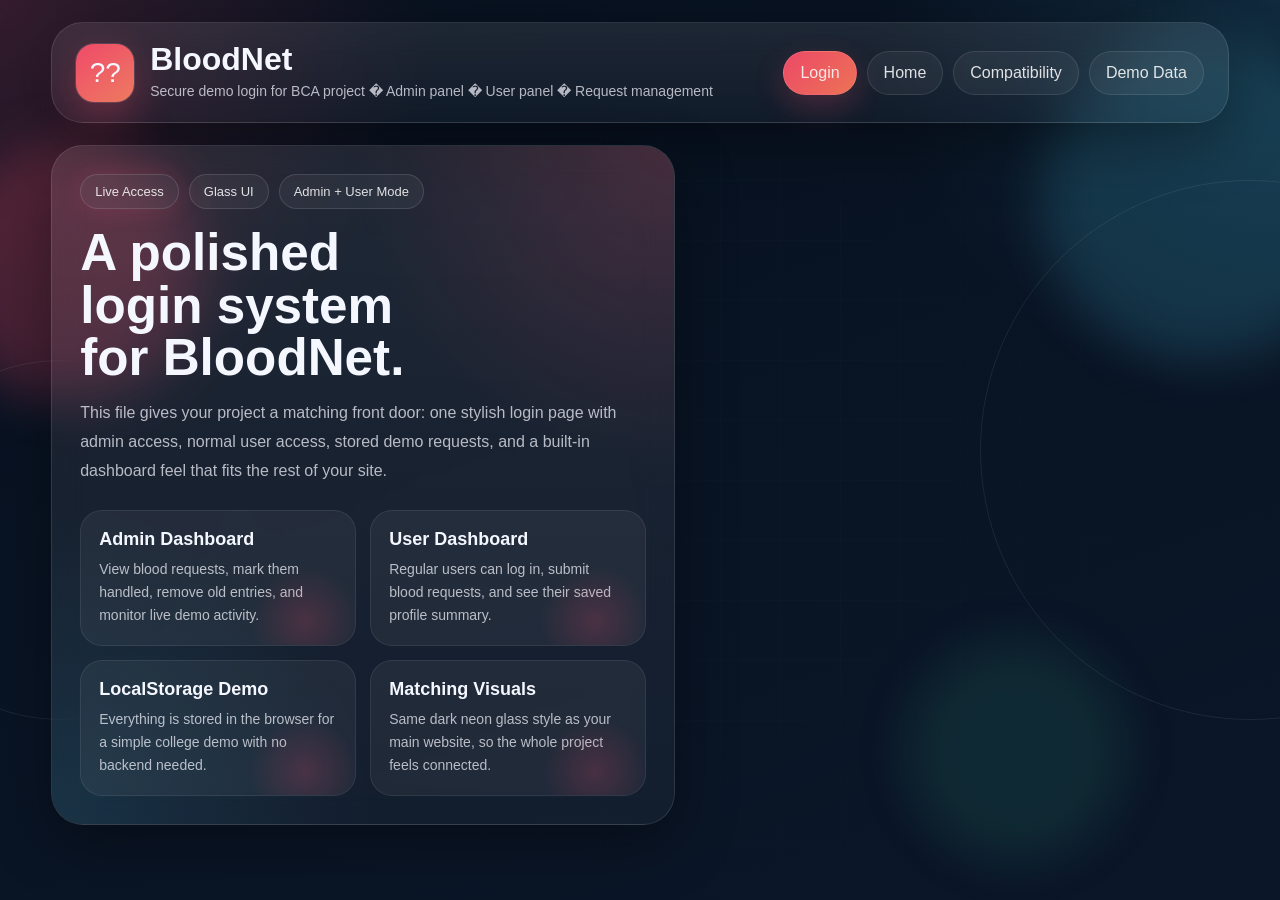
==== login.html @ 8bc3eaae "Add files via upload" ====
<!DOCTYPE html><html lang="en">
<head>
  <meta charset="UTF-8" />
  <meta name="viewport" content="width=device-width, initial-scale=1.0" />
  <title>BloodNet | Login</title>
  <style>
    :root{
      --bg:#07111f;
      --bg2:#0b1628;
      --glass:rgba(255,255,255,0.07);
      --glass2:rgba(255,255,255,0.04);
      --line:rgba(255,255,255,0.11);
      --text:#f5f7ff;
      --muted:rgba(245,247,255,0.72);
      --red:#ff4d6d;
      --red2:#ff7a59;
      --cyan:#4dd7ff;
      --green:#40e0a4;
      --gold:#ffcc66;
      --shadow:0 18px 60px rgba(0,0,0,0.35);
    }*{ box-sizing:border-box; margin:0; padding:0; }
html{ scroll-behavior:smooth; }
body{
  min-height:100vh;
  font-family: Arial, Helvetica, sans-serif;
  color:var(--text);
  background:
    radial-gradient(circle at top left, rgba(255,77,109,0.18), transparent 28%),
    radial-gradient(circle at top right, rgba(77,215,255,0.12), transparent 26%),
    linear-gradient(160deg, var(--bg), var(--bg2));
  overflow-x:hidden;
}

a{ color:inherit; text-decoration:none; }
button, input, select, textarea{ font:inherit; }

.bg-grid{
  position:fixed;
  inset:0;
  background-image:
    linear-gradient(rgba(255,255,255,0.04) 1px, transparent 1px),
    linear-gradient(90deg, rgba(255,255,255,0.04) 1px, transparent 1px);
  background-size:60px 60px;
  mask-image: radial-gradient(circle at center, black 30%, transparent 100%);
  pointer-events:none;
  opacity:0.35;
  z-index:0;
}

.bg-orb{
  position:fixed;
  border-radius:50%;
  filter:blur(25px);
  pointer-events:none;
  z-index:0;
  animation: float 10s ease-in-out infinite;
}

.orb-1{ width:260px;height:260px;left:-60px;top:140px;background:rgba(255,77,109,0.22); }
.orb-2{ width:320px;height:320px;right:-80px;top:40px;background:rgba(77,215,255,0.14); animation-delay:-3s; }
.orb-3{ width:220px;height:220px;right:12%;bottom:40px;background:rgba(64,224,164,0.10); animation-delay:-6s; }

.ripple{
  position:fixed;
  border:1px solid rgba(255,255,255,0.08);
  border-radius:50%;
  pointer-events:none;
  z-index:0;
  animation: pulseRing 7s linear infinite;
}

.ripple-1{ width:360px;height:360px;left:-120px;bottom:20%; }
.ripple-2{ width:540px;height:540px;right:-240px;top:20%; animation-delay:-3.5s; }

.stars{ position:fixed; inset:0; pointer-events:none; z-index:0; }
.star{
  position:absolute;
  width:2px;
  height:2px;
  border-radius:50%;
  background:rgba(255,255,255,0.8);
  animation: twinkle 3s infinite ease-in-out;
}

.shell{
  position:relative;
  z-index:1;
  width:min(1400px, 92vw);
  margin:0 auto;
  padding:22px 0 50px;
}

.topbar{
  display:flex;
  align-items:center;
  justify-content:space-between;
  gap:20px;
  margin-bottom:22px;
  padding:20px 24px;
  border-radius:32px;
  border:1px solid var(--line);
  background:linear-gradient(180deg, rgba(255,255,255,0.09), rgba(255,255,255,0.04));
  box-shadow:var(--shadow);
  backdrop-filter: blur(18px);
}

.brand{
  display:flex;
  align-items:center;
  gap:16px;
  min-width:0;
}

.brand-icon{
  width:58px;
  height:58px;
  display:grid;
  place-items:center;
  border-radius:18px;
  font-size:28px;
  background: linear-gradient(145deg, rgba(255,77,109,0.92), rgba(255,131,101,0.92));
  box-shadow:0 0 0 1px rgba(255,255,255,0.12), 0 14px 40px rgba(255,77,109,0.32);
  animation: glowPulse 3.2s ease-in-out infinite;
  flex:0 0 auto;
}

.brand h1{
  font-size:clamp(22px, 2.5vw, 34px);
  line-height:1;
}

.brand p{
  margin-top:6px;
  color:var(--muted);
  font-size:14px;
  line-height:1.5;
}

.nav-actions{
  display:flex;
  flex-wrap:wrap;
  gap:10px;
  justify-content:flex-end;
}

.mini-btn{
  display:inline-flex;
  align-items:center;
  justify-content:center;
  gap:8px;
  padding:12px 16px;
  border-radius:999px;
  border:1px solid rgba(255,255,255,0.10);
  background:rgba(255,255,255,0.05);
  color:rgba(255,255,255,0.86);
  cursor:pointer;
  transition:0.25s ease;
  user-select:none;
}

.mini-btn:hover{ transform:translateY(-2px); background:rgba(255,255,255,0.11); }
.mini-btn.active{ background:linear-gradient(135deg, rgba(255,77,109,0.92), rgba(255,122,89,0.92)); box-shadow:0 12px 30px rgba(255,77,109,0.22); }

.hero{
  display:grid;
  grid-template-columns: 1.08fr 0.92fr;
  gap:22px;
  align-items:stretch;
}

.glass{
  border-radius:32px;
  border:1px solid var(--line);
  background:linear-gradient(180deg, rgba(255,255,255,0.09), rgba(255,255,255,0.04));
  box-shadow:var(--shadow);
  backdrop-filter: blur(18px);
  overflow:hidden;
}

.panel{
  position:relative;
  padding:28px;
}

.panel::before{
  content:"";
  position:absolute;
  inset:-2px;
  background:
    radial-gradient(circle at top right, rgba(255,77,109,0.18), transparent 35%),
    radial-gradient(circle at bottom left, rgba(77,215,255,0.12), transparent 35%);
  pointer-events:none;
}

.panel > *{ position:relative; z-index:1; }

.badge-row{ display:flex; flex-wrap:wrap; gap:10px; margin-bottom:18px; }
.badge{
  display:inline-flex;
  align-items:center;
  gap:8px;
  padding:9px 14px;
  border-radius:999px;
  border:1px solid rgba(255,255,255,0.12);
  font-size:13px;
  color:rgba(255,255,255,0.86);
  background:rgba(255,255,255,0.05);
}

.glow{ box-shadow:0 0 24px rgba(255,77,109,0.18); }

.headline{
  font-size:clamp(30px, 4vw, 58px);
  line-height:1.03;
  max-width:12ch;
  margin-bottom:14px;
}

.subtext{
  max-width:62ch;
  color:var(--muted);
  font-size:16px;
  line-height:1.8;
  margin-bottom:22px;
}

.feature-grid{
  display:grid;
  grid-template-columns:repeat(2, 1fr);
  gap:14px;
  margin-top:24px;
}

.feature-card{
  border-radius:22px;
  border:1px solid rgba(255,255,255,0.08);
  background:rgba(255,255,255,0.05);
  padding:18px;
  position:relative;
  overflow:hidden;
  min-height:120px;
}

.feature-card::after{
  content:"";
  position:absolute;
  inset:auto -10px -36px auto;
  width:120px;
  height:120px;
  border-radius:50%;
  background:radial-gradient(circle, rgba(255,77,109,0.18), transparent 65%);
}

.feature-card h3{ font-size:18px; margin-bottom:8px; }
.feature-card p{ color:var(--muted); line-height:1.65; font-size:14px; }

.stats-grid{
  display:grid;
  grid-template-columns:repeat(4, 1fr);
  gap:14px;
  margin-top:22px;
}

.stat-card{
  padding:18px;
  border-radius:22px;
  background:rgba(255,255,255,0.05);
  border:1px solid rgba(255,255,255,0.08);
  position:relative;
  overflow:hidden;
}

.stat-card span{
  display:block;
  font-size:28px;
  font-weight:800;
}

.stat-card p{ margin-top:6px; color:var(--muted); font-size:13px; }

.stat-card::after{
  content:"";
  position:absolute;
  inset:auto -10px -35px auto;
  width:110px;
  height:110px;
  border-radius:50%;
  background:radial-gradient(circle, rgba(77,215,255,0.14), transparent 70%);
}

.login-card{
  padding:24px;
}

.login-head{
  display:flex;
  align-items:flex-start;
  justify-content:space-between;
  gap:12px;
  margin-bottom:18px;
}

.login-head h2{ font-size:24px; }
.login-head p{ margin-top:6px; color:var(--muted); font-size:14px; line-height:1.6; }

.live-pill{
  padding:10px 14px;
  border-radius:999px;
  background:rgba(255,77,109,0.18);
  border:1px solid rgba(255,77,109,0.25);
  font-size:12px;
  letter-spacing:0.18em;
  color:#ffd7de;
  white-space:nowrap;
}

.tabs{
  display:grid;
  grid-template-columns:repeat(2, 1fr);
  gap:10px;
  margin-bottom:18px;
}

.tab-btn{
  padding:14px 16px;
  border-radius:18px;
  border:1px solid rgba(255,255,255,0.10);
  background:rgba(255,255,255,0.05);
  color:rgba(255,255,255,0.84);
  cursor:pointer;
  transition:0.25s ease;
  font-weight:700;
}

.tab-btn:hover{ background:rgba(255,255,255,0.10); }
.tab-btn.active{ background:linear-gradient(135deg, rgba(255,77,109,0.92), rgba(255,122,89,0.92)); box-shadow:0 12px 30px rgba(255,77,109,0.22); }

.form-stack{ display:grid; gap:12px; }

.field-row{
  display:grid;
  grid-template-columns:1fr 1fr;
  gap:12px;
}

.field{ position:relative; }

.field label{
  display:block;
  margin-bottom:8px;
  font-size:13px;
  color:rgba(255,255,255,0.68);
}

input, select, textarea{
  width:100%;
  padding:14px 16px;
  border-radius:16px;
  border:1px solid rgba(255,255,255,0.12);
  background:rgba(8,14,24,0.6);
  color:var(--text);
  outline:none;
  transition:0.25s ease;
}

input::placeholder, textarea::placeholder{ color:rgba(245,247,255,0.42); }
input:focus, select:focus, textarea:focus{
  border-color:rgba(255,77,109,0.55);
  box-shadow:0 0 0 4px rgba(255,77,109,0.08);
}

.password-wrap{ position:relative; }
.toggle-pass{
  position:absolute;
  right:10px;
  top:50%;
  transform:translateY(-50%);
  border:none;
  background:transparent;
  color:rgba(255,255,255,0.7);
  cursor:pointer;
  padding:8px;
  border-radius:10px;
}

.help-row{
  display:flex;
  flex-wrap:wrap;
  gap:10px;
  justify-content:space-between;
  align-items:center;
  margin-top:4px;
}

.hint{
  font-size:13px;
  color:var(--muted);
  line-height:1.5;
}

.action-btn{
  width:100%;
  display:inline-flex;
  align-items:center;
  justify-content:center;
  gap:8px;
  padding:14px 18px;
  border:none;
  border-radius:16px;
  cursor:pointer;
  font-weight:800;
  letter-spacing:0.2px;
  transition:0.25s ease;
  color:white;
}

.action-btn:hover{ transform:translateY(-2px); }
.action-btn.primary{ background:linear-gradient(135deg, var(--red), #ff7a59); box-shadow:0 12px 28px rgba(255,77,109,0.25); }
.action-btn.secondary{ background:linear-gradient(135deg, rgba(77,215,255,0.25), rgba(64,224,164,0.22)); border:1px solid rgba(255,255,255,0.12); }
.action-btn.ghost{ background:rgba(255,255,255,0.08); border:1px solid rgba(255,255,255,0.10); }

.divider{
  display:flex;
  align-items:center;
  gap:12px;
  margin:18px 0;
  color:rgba(255,255,255,0.45);
  font-size:12px;
  text-transform:uppercase;
  letter-spacing:0.2em;
}

.divider::before,
.divider::after{
  content:"";
  height:1px;
  flex:1;
  background:rgba(255,255,255,0.10);
}

.status-box{
  margin-top:16px;
  padding:14px 16px;
  border-radius:18px;
  background:rgba(255,255,255,0.05);
  border:1px solid rgba(255,255,255,0.08);
  color:var(--muted);
  line-height:1.6;
  min-height:58px;
}

.dashboard-wrap{
  margin-top:22px;
  display:grid;
  grid-template-columns:1.02fr 0.98fr;
  gap:22px;
}

.section{
  padding:24px;
  border-radius:32px;
  border:1px solid var(--line);
  background:linear-gradient(180deg, rgba(255,255,255,0.09), rgba(255,255,255,0.04));
  box-shadow:var(--shadow);
  backdrop-filter: blur(18px);
}

.section-head{
  display:flex;
  align-items:flex-start;
  justify-content:space-between;
  gap:16px;
  margin-bottom:18px;
}

.section-head h3{ font-size:24px; }
.section-head p{ margin-top:6px; color:var(--muted); font-size:14px; line-height:1.6; }

.pill-row{ display:flex; flex-wrap:wrap; gap:10px; margin-bottom:16px; }
.pill{
  display:inline-flex;
  align-items:center;
  gap:8px;
  padding:9px 14px;
  border-radius:999px;
  background:rgba(255,255,255,0.05);
  border:1px solid rgba(255,255,255,0.08);
  color:rgba(255,255,255,0.82);
  font-size:13px;
}

.panel-box{
  border-radius:22px;
  border:1px solid rgba(255,255,255,0.08);
  background:rgba(6,10,18,0.55);
  padding:18px;
  margin-bottom:14px;
  position:relative;
  overflow:hidden;
}

.panel-box::before{
  content:"";
  position:absolute;
  inset:0;
  background:radial-gradient(circle at top right, rgba(255,77,109,0.12), transparent 30%);
  pointer-events:none;
}

.panel-box > *{ position:relative; z-index:1; }

.panel-box h4{ font-size:18px; margin-bottom:8px; }
.panel-box p{ color:var(--muted); line-height:1.65; font-size:14px; }

.admin-tools,
.user-tools{
  display:grid;
  gap:12px;
  margin-top:14px;
}

.tool-grid{
  display:grid;
  grid-template-columns:repeat(2, 1fr);
  gap:12px;
}

.tool{
  padding:16px;
  border-radius:20px;
  border:1px solid rgba(255,255,255,0.08);
  background:rgba(255,255,255,0.05);
  display:flex;
  gap:12px;
  align-items:flex-start;
  min-height:104px;
}

.tool .ico{
  width:42px;
  height:42px;
  border-radius:14px;
  display:grid;
  place-items:center;
  background:linear-gradient(135deg, rgba(255,77,109,0.92), rgba(255,122,89,0.92));
  flex:0 0 auto;
  font-size:18px;
  box-shadow:0 10px 20px rgba(255,77,109,0.18);
}

.tool h5{ font-size:15px; margin-bottom:6px; }
.tool p{ color:var(--muted); line-height:1.55; font-size:13px; }

.table-wrap{ overflow:auto; border-radius:20px; border:1px solid rgba(255,255,255,0.08); }
table{ width:100%; border-collapse:collapse; min-width:860px; background:rgba(6,10,18,0.55); }
thead th{
  text-align:left;
  padding:14px 16px;
  font-size:13px;
  color:rgba(255,255,255,0.76);
  background:rgba(255,255,255,0.04);
  border-bottom:1px solid rgba(255,255,255,0.08);
}
tbody td{
  padding:14px 16px;
  font-size:14px;
  color:rgba(255,255,255,0.82);
  border-bottom:1px solid rgba(255,255,255,0.06);
  vertical-align:top;
}
tbody tr:hover{ background:rgba(255,255,255,0.04); }

.row-actions{
  display:flex;
  flex-wrap:wrap;
  gap:8px;
}

.small-action{
  padding:8px 12px;
  border-radius:999px;
  border:none;
  cursor:pointer;
  color:white;
  font-size:12px;
  font-weight:700;
}
.small-action.ok{ background:linear-gradient(135deg, #40e0a4, #2ed6c8); }
.small-action.warn{ background:linear-gradient(135deg, #ffcc66, #ff9f43); color:#1a1200; }
.small-action.danger{ background:linear-gradient(135deg, #ff4d6d, #ff7a59); }

.hidden{ display:none !important; }

.login-pair{ margin-top:16px; }
.login-pair h4{ margin-bottom:10px; font-size:18px; }
.login-pair ul{
  padding-left:18px;
  color:var(--muted);
  line-height:1.8;
  font-size:14px;
}

.footer-note{
  margin-top:18px;
  color:rgba(245,247,255,0.52);
  text-align:center;
  font-size:13px;
  line-height:1.7;
}

.toast{
  position:fixed;
  right:20px;
  bottom:20px;
  z-index:50;
  padding:14px 18px;
  border-radius:16px;
  background:rgba(5,10,18,0.94);
  border:1px solid rgba(255,255,255,0.12);
  box-shadow:var(--shadow);
  transform:translateY(120px);
  opacity:0;
  transition:0.35s ease;
  color:white;
  max-width:min(92vw, 360px);
}

.toast.show{ opacity:1; transform:translateY(0); }

.modal-backdrop{
  position:fixed;
  inset:0;
  background:rgba(0,0,0,0.62);
  display:none;
  align-items:center;
  justify-content:center;
  padding:18px;
  z-index:60;
}

.modal-backdrop.show{ display:flex; }

.modal{
  width:min(620px, 100%);
  border-radius:30px;
  border:1px solid rgba(255,255,255,0.12);
  background:linear-gradient(180deg, rgba(255,255,255,0.10), rgba(255,255,255,0.05));
  backdrop-filter: blur(18px);
  box-shadow:var(--shadow);
  padding:22px;
}

.modal-head{ display:flex; align-items:flex-start; justify-content:space-between; gap:12px; margin-bottom:14px; }
.modal-head h3{ font-size:22px; }
.modal-head p{ margin-top:6px; color:var(--muted); line-height:1.6; font-size:14px; }
.close-x{
  border:none;
  background:rgba(255,255,255,0.08);
  color:white;
  width:40px;
  height:40px;
  border-radius:14px;
  cursor:pointer;
}

.compat-list{
  margin-top:16px;
  display:grid;
  gap:12px;
}

.compat-item{
  border-radius:18px;
  background:rgba(255,255,255,0.05);
  border:1px solid rgba(255,255,255,0.08);
  padding:14px 16px;
}

.compat-item strong{ display:block; margin-bottom:5px; }
.compat-item span{ color:var(--muted); font-size:14px; line-height:1.6; }

.user-welcome{
  display:flex;
  gap:14px;
  align-items:center;
  margin-bottom:18px;
  padding:16px;
  border-radius:22px;
  border:1px solid rgba(255,255,255,0.08);
  background:rgba(255,255,255,0.05);
}

.avatar{
  width:56px;
  height:56px;
  border-radius:18px;
  display:grid;
  place-items:center;
  background:linear-gradient(135deg, rgba(77,215,255,0.35), rgba(64,224,164,0.22));
  border:1px solid rgba(255,255,255,0.10);
  font-size:22px;
  flex:0 0 auto;
}

.avatar.admin{
  background:linear-gradient(135deg, rgba(255,77,109,0.45), rgba(255,122,89,0.24));
}

.user-welcome h4{ font-size:18px; margin-bottom:4px; }
.user-welcome p{ color:var(--muted); font-size:14px; line-height:1.6; }

.table-top{
  display:flex;
  align-items:center;
  justify-content:space-between;
  gap:12px;
  flex-wrap:wrap;
  margin-bottom:12px;
}

.search-mini{
  display:flex;
  gap:10px;
  flex-wrap:wrap;
}

.search-mini input{ min-width:220px; }

.note-box{
  margin-top:14px;
  padding:14px 16px;
  border-radius:18px;
  background:rgba(255,255,255,0.05);
  border:1px solid rgba(255,255,255,0.08);
  color:var(--muted);
  line-height:1.6;
  font-size:14px;
}

@keyframes pulse{
  0%{ box-shadow:0 0 0 0 rgba(255,77,109,0.6); }
  70%{ box-shadow:0 0 0 12px rgba(255,77,109,0); }
  100%{ box-shadow:0 0 0 0 rgba(255,77,109,0); }
}
@keyframes glowPulse{
  0%,100%{ box-shadow:0 0 0 1px rgba(255,255,255,0.12), 0 14px 40px rgba(255,77,109,0.28); }
  50%{ box-shadow:0 0 0 1px rgba(255,255,255,0.18), 0 18px 60px rgba(255,77,109,0.42); }
}
@keyframes float{
  0%,100%{ transform:translateY(0) translateX(0); }
  50%{ transform:translateY(-18px) translateX(10px); }
}
@keyframes pulseRing{
  0%{ transform:scale(0.95); opacity:0.4; }
  50%{ opacity:0.14; }
  100%{ transform:scale(1.08); opacity:0.4; }
}
@keyframes twinkle{
  0%,100%{ opacity:0.25; transform:scale(1); }
  50%{ opacity:1; transform:scale(1.8); }
}

@media (max-width: 1160px){
  .hero,
  .dashboard-wrap{
    grid-template-columns:1fr;
  }
  .stats-grid{ grid-template-columns:repeat(2, 1fr); }
}

@media (max-width: 760px){
  .shell{ width:min(100%, 94vw); padding-top:14px; }
  .topbar{ padding:18px; flex-direction:column; align-items:flex-start; }
  .nav-actions{ justify-content:flex-start; }
  .panel, .login-card, .section{ padding:18px; border-radius:24px; }
  .feature-grid,
  .tool-grid,
  .field-row,
  .stats-grid{ grid-template-columns:1fr; }
  .headline{ max-width:none; }
  .login-head{ flex-direction:column; }
  .tabs{ grid-template-columns:1fr; }
  .search-mini input{ min-width:100%; }
}

  </style>
</head>
<body>
  <div class="bg-grid"></div>
  <div class="bg-orb orb-1"></div>
  <div class="bg-orb orb-2"></div>
  <div class="bg-orb orb-3"></div>
  <div class="stars" id="stars"></div>
  <div class="ripple ripple-1"></div>
  <div class="ripple ripple-2"></div>  <div class="shell">
    <header class="topbar">
      <div class="brand">
        <div class="brand-icon">??</div>
        <div>
          <h1>BloodNet</h1>
          <p>Secure demo login for BCA project � Admin panel � User panel � Request management</p>
        </div>
      </div>
      <div class="nav-actions">
        <button class="mini-btn active" id="navLogin">Login</button>
        <a class="mini-btn" href="index.html">Home</a>
        <button class="mini-btn" id="navCompat">Compatibility</button>
        <button class="mini-btn" id="navSeed">Demo Data</button>
      </div>
    </header><section class="hero">
  <div class="glass panel">
    <div class="badge-row">
      <span class="badge glow">Live Access</span>
      <span class="badge">Glass UI</span>
      <span class="badge">Admin + User Mode</span>
    </div>

    <h2 class="headline">A polished login system for BloodNet.</h2>
    <p class="subtext">
      This file gives your project a matching front door: one stylish login page with admin access,
      normal user access, stored demo requests, and a built-in dashboard feel that fits the rest of your site.
    </p>

    <div class="feature-grid">
      <div class="feature-card">
        <h3>Admin Dashboard</h3>
        <p>View blood requests, mark them handled, remove old entries, and monitor live demo activity.</p>
      </div>
      <div class="feature-card">
        <h3>User Dashboard</h3>
        <p>Regular users can log in, submit blood requests, and see their saved profile summary.</p>
      </div>
      <div class="feature-card">
        <h3>LocalStorage Demo</h3>
        <p>Everything is stored in the browser for a simple college demo with no backend needed.</p>
      </div>
      <div class="feature-card">
        <h3>Matching Visuals</h3>
        <p>Same dark neon glass style as your main website, so the whole project feels connected.</p>
      </div>
    </div>
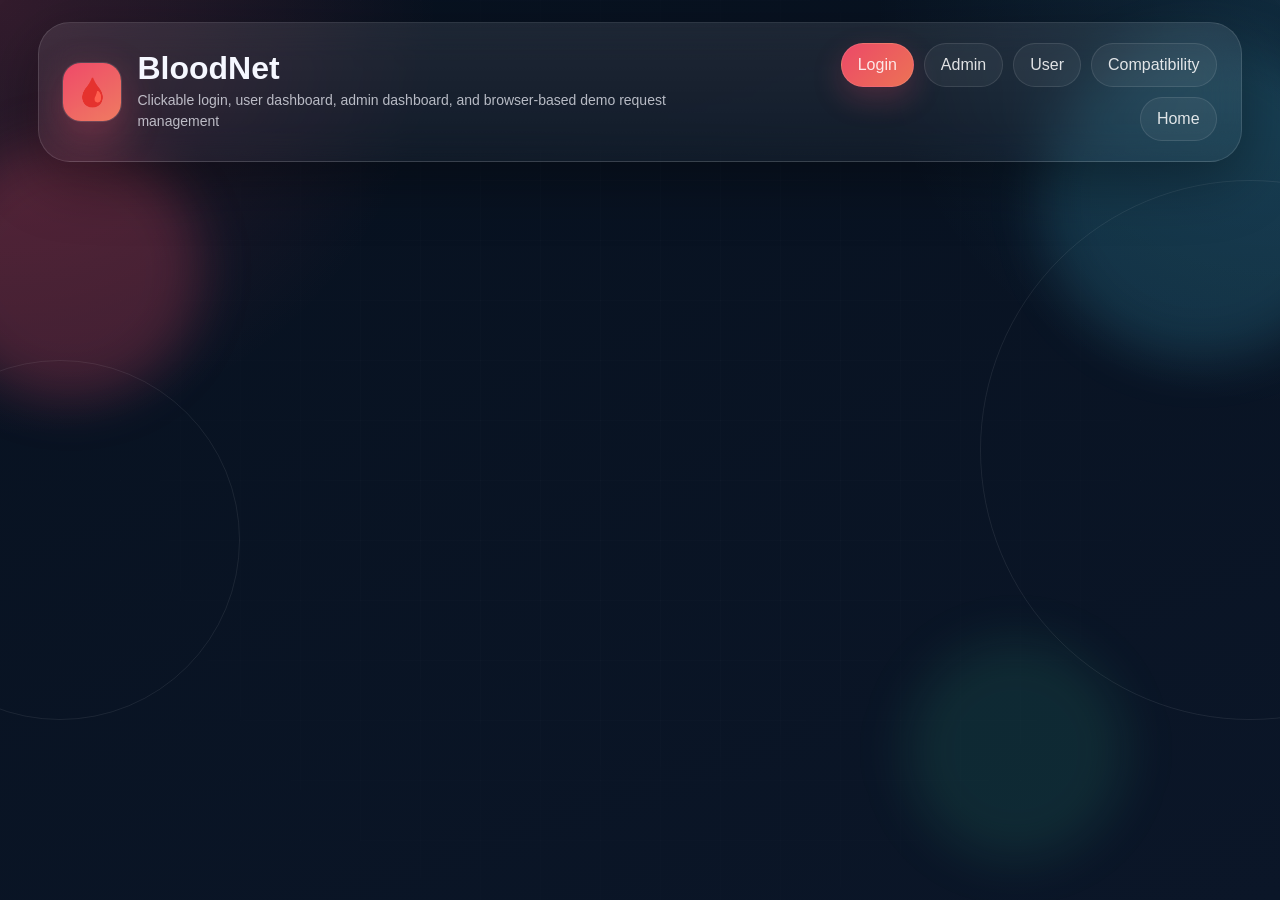
==== commit a9a8234e: "Update login.html" ====
--- a/login.html
+++ b/login.html
@@ -2,785 +2,800 @@
 <head>
   <meta charset="UTF-8" />
   <meta name="viewport" content="width=device-width, initial-scale=1.0" />
-  <title>BloodNet | Login</title>
+  <title>BloodNet | Secure Login & Admin Panel</title>
   <style>
-    :root{
-      --bg:#07111f;
-      --bg2:#0b1628;
-      --glass:rgba(255,255,255,0.07);
-      --glass2:rgba(255,255,255,0.04);
-      --line:rgba(255,255,255,0.11);
-      --text:#f5f7ff;
-      --muted:rgba(245,247,255,0.72);
-      --red:#ff4d6d;
-      --red2:#ff7a59;
-      --cyan:#4dd7ff;
-      --green:#40e0a4;
-      --gold:#ffcc66;
-      --shadow:0 18px 60px rgba(0,0,0,0.35);
-    }*{ box-sizing:border-box; margin:0; padding:0; }
-html{ scroll-behavior:smooth; }
-body{
-  min-height:100vh;
+    :root {
+      --bg: #07111f;
+      --bg2: #0b1628;
+      --glass: rgba(255,255,255,0.08);
+      --glass2: rgba(255,255,255,0.045);
+      --line: rgba(255,255,255,0.12);
+      --text: #f5f7ff;
+      --muted: rgba(245,247,255,0.72);
+      --red: #ff4d6d;
+      --red2: #ff7a59;
+      --cyan: #4dd7ff;
+      --green: #40e0a4;
+      --yellow: #ffcc66;
+      --shadow: 0 18px 60px rgba(0,0,0,0.35);
+    }* { box-sizing: border-box; margin: 0; padding: 0; }
+html { scroll-behavior: smooth; }
+body {
+  min-height: 100vh;
   font-family: Arial, Helvetica, sans-serif;
-  color:var(--text);
+  color: var(--text);
   background:
     radial-gradient(circle at top left, rgba(255,77,109,0.18), transparent 28%),
     radial-gradient(circle at top right, rgba(77,215,255,0.12), transparent 26%),
     linear-gradient(160deg, var(--bg), var(--bg2));
-  overflow-x:hidden;
-}
-
-a{ color:inherit; text-decoration:none; }
-button, input, select, textarea{ font:inherit; }
-
-.bg-grid{
-  position:fixed;
-  inset:0;
+  overflow-x: hidden;
+}
+
+a { color: inherit; text-decoration: none; }
+button, input, select, textarea { font: inherit; }
+
+.bg-grid {
+  position: fixed;
+  inset: 0;
   background-image:
     linear-gradient(rgba(255,255,255,0.04) 1px, transparent 1px),
     linear-gradient(90deg, rgba(255,255,255,0.04) 1px, transparent 1px);
-  background-size:60px 60px;
+  background-size: 60px 60px;
   mask-image: radial-gradient(circle at center, black 30%, transparent 100%);
-  pointer-events:none;
-  opacity:0.35;
-  z-index:0;
-}
-
-.bg-orb{
-  position:fixed;
-  border-radius:50%;
-  filter:blur(25px);
-  pointer-events:none;
-  z-index:0;
+  pointer-events: none;
+  opacity: 0.35;
+  z-index: 0;
+}
+
+.bg-orb {
+  position: fixed;
+  border-radius: 50%;
+  filter: blur(25px);
+  pointer-events: none;
+  z-index: 0;
   animation: float 10s ease-in-out infinite;
 }
 
-.orb-1{ width:260px;height:260px;left:-60px;top:140px;background:rgba(255,77,109,0.22); }
-.orb-2{ width:320px;height:320px;right:-80px;top:40px;background:rgba(77,215,255,0.14); animation-delay:-3s; }
-.orb-3{ width:220px;height:220px;right:12%;bottom:40px;background:rgba(64,224,164,0.10); animation-delay:-6s; }
-
-.ripple{
-  position:fixed;
-  border:1px solid rgba(255,255,255,0.08);
-  border-radius:50%;
-  pointer-events:none;
-  z-index:0;
+.orb-1 { width: 260px; height: 260px; left: -60px; top: 140px; background: rgba(255,77,109,0.22); }
+.orb-2 { width: 320px; height: 320px; right: -80px; top: 40px; background: rgba(77,215,255,0.14); animation-delay: -3s; }
+.orb-3 { width: 220px; height: 220px; right: 12%; bottom: 40px; background: rgba(64,224,164,0.10); animation-delay: -6s; }
+
+.ripple {
+  position: fixed;
+  border: 1px solid rgba(255,255,255,0.08);
+  border-radius: 50%;
+  pointer-events: none;
+  z-index: 0;
   animation: pulseRing 7s linear infinite;
 }
 
-.ripple-1{ width:360px;height:360px;left:-120px;bottom:20%; }
-.ripple-2{ width:540px;height:540px;right:-240px;top:20%; animation-delay:-3.5s; }
-
-.stars{ position:fixed; inset:0; pointer-events:none; z-index:0; }
-.star{
-  position:absolute;
-  width:2px;
-  height:2px;
-  border-radius:50%;
-  background:rgba(255,255,255,0.8);
+.ripple-1 { width: 360px; height: 360px; left: -120px; bottom: 20%; }
+.ripple-2 { width: 540px; height: 540px; right: -240px; top: 20%; animation-delay: -3.5s; }
+
+.stars {
+  position: fixed;
+  inset: 0;
+  pointer-events: none;
+  z-index: 0;
+}
+
+.star {
+  position: absolute;
+  width: 2px;
+  height: 2px;
+  border-radius: 50%;
+  background: rgba(255,255,255,0.8);
   animation: twinkle 3s infinite ease-in-out;
 }
 
-.shell{
-  position:relative;
-  z-index:1;
-  width:min(1400px, 92vw);
-  margin:0 auto;
-  padding:22px 0 50px;
-}
-
-.topbar{
-  display:flex;
-  align-items:center;
-  justify-content:space-between;
-  gap:20px;
-  margin-bottom:22px;
-  padding:20px 24px;
-  border-radius:32px;
-  border:1px solid var(--line);
-  background:linear-gradient(180deg, rgba(255,255,255,0.09), rgba(255,255,255,0.04));
-  box-shadow:var(--shadow);
+.shell {
+  position: relative;
+  z-index: 1;
+  width: min(1440px, 94vw);
+  margin: 0 auto;
+  padding: 22px 0 50px;
+}
+
+.topbar {
+  display: flex;
+  align-items: center;
+  justify-content: space-between;
+  gap: 20px;
+  margin-bottom: 22px;
+  padding: 20px 24px;
+  border-radius: 32px;
+  border: 1px solid var(--line);
+  background: linear-gradient(180deg, rgba(255,255,255,0.09), rgba(255,255,255,0.04));
+  box-shadow: var(--shadow);
   backdrop-filter: blur(18px);
 }
 
-.brand{
-  display:flex;
-  align-items:center;
-  gap:16px;
-  min-width:0;
-}
-
-.brand-icon{
-  width:58px;
-  height:58px;
-  display:grid;
-  place-items:center;
-  border-radius:18px;
-  font-size:28px;
+.brand {
+  display: flex;
+  align-items: center;
+  gap: 16px;
+  min-width: 0;
+}
+
+.brand-icon {
+  width: 58px;
+  height: 58px;
+  display: grid;
+  place-items: center;
+  border-radius: 18px;
+  font-size: 28px;
   background: linear-gradient(145deg, rgba(255,77,109,0.92), rgba(255,131,101,0.92));
-  box-shadow:0 0 0 1px rgba(255,255,255,0.12), 0 14px 40px rgba(255,77,109,0.32);
+  box-shadow: 0 0 0 1px rgba(255,255,255,0.12), 0 14px 40px rgba(255,77,109,0.32);
   animation: glowPulse 3.2s ease-in-out infinite;
-  flex:0 0 auto;
-}
-
-.brand h1{
-  font-size:clamp(22px, 2.5vw, 34px);
-  line-height:1;
-}
-
-.brand p{
-  margin-top:6px;
-  color:var(--muted);
-  font-size:14px;
-  line-height:1.5;
-}
-
-.nav-actions{
-  display:flex;
-  flex-wrap:wrap;
-  gap:10px;
-  justify-content:flex-end;
-}
-
-.mini-btn{
-  display:inline-flex;
-  align-items:center;
-  justify-content:center;
-  gap:8px;
-  padding:12px 16px;
-  border-radius:999px;
-  border:1px solid rgba(255,255,255,0.10);
-  background:rgba(255,255,255,0.05);
-  color:rgba(255,255,255,0.86);
-  cursor:pointer;
-  transition:0.25s ease;
-  user-select:none;
-}
-
-.mini-btn:hover{ transform:translateY(-2px); background:rgba(255,255,255,0.11); }
-.mini-btn.active{ background:linear-gradient(135deg, rgba(255,77,109,0.92), rgba(255,122,89,0.92)); box-shadow:0 12px 30px rgba(255,77,109,0.22); }
-
-.hero{
-  display:grid;
-  grid-template-columns: 1.08fr 0.92fr;
-  gap:22px;
-  align-items:stretch;
-}
-
-.glass{
-  border-radius:32px;
-  border:1px solid var(--line);
-  background:linear-gradient(180deg, rgba(255,255,255,0.09), rgba(255,255,255,0.04));
-  box-shadow:var(--shadow);
+  flex: 0 0 auto;
+}
+
+.brand h1 {
+  font-size: clamp(22px, 2.5vw, 34px);
+  line-height: 1;
+}
+
+.brand p {
+  margin-top: 6px;
+  color: var(--muted);
+  font-size: 14px;
+  line-height: 1.5;
+}
+
+.nav-actions {
+  display: flex;
+  flex-wrap: wrap;
+  gap: 10px;
+  justify-content: flex-end;
+}
+
+.mini-btn {
+  display: inline-flex;
+  align-items: center;
+  justify-content: center;
+  gap: 8px;
+  padding: 12px 16px;
+  border-radius: 999px;
+  border: 1px solid rgba(255,255,255,0.10);
+  background: rgba(255,255,255,0.05);
+  color: rgba(255,255,255,0.86);
+  cursor: pointer;
+  transition: 0.25s ease;
+  user-select: none;
+}
+
+.mini-btn:hover { transform: translateY(-2px); background: rgba(255,255,255,0.11); }
+.mini-btn.active { background: linear-gradient(135deg, rgba(255,77,109,0.92), rgba(255,122,89,0.92)); box-shadow: 0 12px 30px rgba(255,77,109,0.22); }
+
+.hero {
+  display: grid;
+  grid-template-columns: 1.1fr 0.9fr;
+  gap: 22px;
+  align-items: stretch;
+}
+
+.glass {
+  border-radius: 32px;
+  border: 1px solid var(--line);
+  background: linear-gradient(180deg, rgba(255,255,255,0.09), rgba(255,255,255,0.04));
+  box-shadow: var(--shadow);
   backdrop-filter: blur(18px);
-  overflow:hidden;
-}
-
-.panel{
-  position:relative;
-  padding:28px;
-}
-
-.panel::before{
-  content:"";
-  position:absolute;
-  inset:-2px;
+  overflow: hidden;
+}
+
+.panel {
+  position: relative;
+  padding: 28px;
+}
+
+.panel::before {
+  content: "";
+  position: absolute;
+  inset: -2px;
   background:
     radial-gradient(circle at top right, rgba(255,77,109,0.18), transparent 35%),
     radial-gradient(circle at bottom left, rgba(77,215,255,0.12), transparent 35%);
-  pointer-events:none;
-}
-
-.panel > *{ position:relative; z-index:1; }
-
-.badge-row{ display:flex; flex-wrap:wrap; gap:10px; margin-bottom:18px; }
-.badge{
-  display:inline-flex;
-  align-items:center;
-  gap:8px;
-  padding:9px 14px;
-  border-radius:999px;
-  border:1px solid rgba(255,255,255,0.12);
-  font-size:13px;
-  color:rgba(255,255,255,0.86);
-  background:rgba(255,255,255,0.05);
-}
-
-.glow{ box-shadow:0 0 24px rgba(255,77,109,0.18); }
-
-.headline{
-  font-size:clamp(30px, 4vw, 58px);
-  line-height:1.03;
-  max-width:12ch;
-  margin-bottom:14px;
-}
-
-.subtext{
-  max-width:62ch;
-  color:var(--muted);
-  font-size:16px;
-  line-height:1.8;
-  margin-bottom:22px;
-}
-
-.feature-grid{
-  display:grid;
-  grid-template-columns:repeat(2, 1fr);
-  gap:14px;
-  margin-top:24px;
-}
-
-.feature-card{
-  border-radius:22px;
-  border:1px solid rgba(255,255,255,0.08);
-  background:rgba(255,255,255,0.05);
-  padding:18px;
-  position:relative;
-  overflow:hidden;
-  min-height:120px;
-}
-
-.feature-card::after{
-  content:"";
-  position:absolute;
-  inset:auto -10px -36px auto;
-  width:120px;
-  height:120px;
-  border-radius:50%;
-  background:radial-gradient(circle, rgba(255,77,109,0.18), transparent 65%);
-}
-
-.feature-card h3{ font-size:18px; margin-bottom:8px; }
-.feature-card p{ color:var(--muted); line-height:1.65; font-size:14px; }
-
-.stats-grid{
-  display:grid;
-  grid-template-columns:repeat(4, 1fr);
-  gap:14px;
-  margin-top:22px;
-}
-
-.stat-card{
-  padding:18px;
-  border-radius:22px;
-  background:rgba(255,255,255,0.05);
-  border:1px solid rgba(255,255,255,0.08);
-  position:relative;
-  overflow:hidden;
-}
-
-.stat-card span{
-  display:block;
-  font-size:28px;
-  font-weight:800;
-}
-
-.stat-card p{ margin-top:6px; color:var(--muted); font-size:13px; }
-
-.stat-card::after{
-  content:"";
-  position:absolute;
-  inset:auto -10px -35px auto;
-  width:110px;
-  height:110px;
-  border-radius:50%;
-  background:radial-gradient(circle, rgba(77,215,255,0.14), transparent 70%);
-}
-
-.login-card{
-  padding:24px;
-}
-
-.login-head{
-  display:flex;
-  align-items:flex-start;
-  justify-content:space-between;
-  gap:12px;
-  margin-bottom:18px;
-}
-
-.login-head h2{ font-size:24px; }
-.login-head p{ margin-top:6px; color:var(--muted); font-size:14px; line-height:1.6; }
-
-.live-pill{
-  padding:10px 14px;
-  border-radius:999px;
-  background:rgba(255,77,109,0.18);
-  border:1px solid rgba(255,77,109,0.25);
-  font-size:12px;
-  letter-spacing:0.18em;
-  color:#ffd7de;
-  white-space:nowrap;
-}
-
-.tabs{
-  display:grid;
-  grid-template-columns:repeat(2, 1fr);
-  gap:10px;
-  margin-bottom:18px;
-}
-
-.tab-btn{
-  padding:14px 16px;
-  border-radius:18px;
-  border:1px solid rgba(255,255,255,0.10);
-  background:rgba(255,255,255,0.05);
-  color:rgba(255,255,255,0.84);
-  cursor:pointer;
-  transition:0.25s ease;
-  font-weight:700;
-}
-
-.tab-btn:hover{ background:rgba(255,255,255,0.10); }
-.tab-btn.active{ background:linear-gradient(135deg, rgba(255,77,109,0.92), rgba(255,122,89,0.92)); box-shadow:0 12px 30px rgba(255,77,109,0.22); }
-
-.form-stack{ display:grid; gap:12px; }
-
-.field-row{
-  display:grid;
-  grid-template-columns:1fr 1fr;
-  gap:12px;
-}
-
-.field{ position:relative; }
-
-.field label{
-  display:block;
-  margin-bottom:8px;
-  font-size:13px;
-  color:rgba(255,255,255,0.68);
-}
-
-input, select, textarea{
-  width:100%;
-  padding:14px 16px;
-  border-radius:16px;
-  border:1px solid rgba(255,255,255,0.12);
-  background:rgba(8,14,24,0.6);
-  color:var(--text);
-  outline:none;
-  transition:0.25s ease;
-}
-
-input::placeholder, textarea::placeholder{ color:rgba(245,247,255,0.42); }
-input:focus, select:focus, textarea:focus{
-  border-color:rgba(255,77,109,0.55);
-  box-shadow:0 0 0 4px rgba(255,77,109,0.08);
-}
-
-.password-wrap{ position:relative; }
-.toggle-pass{
-  position:absolute;
-  right:10px;
-  top:50%;
-  transform:translateY(-50%);
-  border:none;
-  background:transparent;
-  color:rgba(255,255,255,0.7);
-  cursor:pointer;
-  padding:8px;
-  border-radius:10px;
-}
-
-.help-row{
-  display:flex;
-  flex-wrap:wrap;
-  gap:10px;
-  justify-content:space-between;
-  align-items:center;
-  margin-top:4px;
-}
-
-.hint{
-  font-size:13px;
-  color:var(--muted);
-  line-height:1.5;
-}
-
-.action-btn{
-  width:100%;
-  display:inline-flex;
-  align-items:center;
-  justify-content:center;
-  gap:8px;
-  padding:14px 18px;
-  border:none;
-  border-radius:16px;
-  cursor:pointer;
-  font-weight:800;
-  letter-spacing:0.2px;
-  transition:0.25s ease;
-  color:white;
-}
-
-.action-btn:hover{ transform:translateY(-2px); }
-.action-btn.primary{ background:linear-gradient(135deg, var(--red), #ff7a59); box-shadow:0 12px 28px rgba(255,77,109,0.25); }
-.action-btn.secondary{ background:linear-gradient(135deg, rgba(77,215,255,0.25), rgba(64,224,164,0.22)); border:1px solid rgba(255,255,255,0.12); }
-.action-btn.ghost{ background:rgba(255,255,255,0.08); border:1px solid rgba(255,255,255,0.10); }
-
-.divider{
-  display:flex;
-  align-items:center;
-  gap:12px;
-  margin:18px 0;
-  color:rgba(255,255,255,0.45);
-  font-size:12px;
-  text-transform:uppercase;
-  letter-spacing:0.2em;
+  pointer-events: none;
+}
+
+.panel > * { position: relative; z-index: 1; }
+
+.badge-row { display: flex; flex-wrap: wrap; gap: 10px; margin-bottom: 18px; }
+.badge {
+  display: inline-flex;
+  align-items: center;
+  gap: 8px;
+  padding: 9px 14px;
+  border-radius: 999px;
+  border: 1px solid rgba(255,255,255,0.12);
+  font-size: 13px;
+  color: rgba(255,255,255,0.86);
+  background: rgba(255,255,255,0.05);
+}
+
+.glow { box-shadow: 0 0 24px rgba(255,77,109,0.18); }
+
+.headline {
+  font-size: clamp(30px, 4vw, 58px);
+  line-height: 1.03;
+  max-width: 12ch;
+  margin-bottom: 14px;
+}
+
+.subtext {
+  max-width: 62ch;
+  color: var(--muted);
+  font-size: 16px;
+  line-height: 1.8;
+  margin-bottom: 22px;
+}
+
+.hero-actions {
+  display: flex;
+  flex-wrap: wrap;
+  gap: 12px;
+  margin-top: 10px;
+}
+
+.action-btn {
+  display: inline-flex;
+  align-items: center;
+  justify-content: center;
+  gap: 8px;
+  padding: 13px 18px;
+  border: none;
+  border-radius: 16px;
+  cursor: pointer;
+  font-weight: 800;
+  letter-spacing: 0.2px;
+  transition: 0.25s ease;
+  color: white;
+}
+
+.action-btn:hover { transform: translateY(-2px); }
+.action-btn.primary { background: linear-gradient(135deg, var(--red), #ff7a59); box-shadow: 0 12px 28px rgba(255,77,109,0.25); }
+.action-btn.secondary { background: linear-gradient(135deg, rgba(77,215,255,0.25), rgba(64,224,164,0.22)); border: 1px solid rgba(255,255,255,0.12); }
+.action-btn.ghost { background: rgba(255,255,255,0.08); border: 1px solid rgba(255,255,255,0.10); }
+.action-btn.full { width: 100%; }
+
+.feature-grid {
+  display: grid;
+  grid-template-columns: repeat(2, 1fr);
+  gap: 14px;
+  margin-top: 24px;
+}
+
+.feature-card {
+  border-radius: 22px;
+  border: 1px solid rgba(255,255,255,0.08);
+  background: rgba(255,255,255,0.05);
+  padding: 18px;
+  position: relative;
+  overflow: hidden;
+  min-height: 120px;
+}
+
+.feature-card::after {
+  content: "";
+  position: absolute;
+  inset: auto -10px -36px auto;
+  width: 120px;
+  height: 120px;
+  border-radius: 50%;
+  background: radial-gradient(circle, rgba(255,77,109,0.18), transparent 65%);
+}
+
+.feature-card h3 { font-size: 18px; margin-bottom: 8px; }
+.feature-card p { color: var(--muted); line-height: 1.65; font-size: 14px; }
+
+.stats-grid {
+  display: grid;
+  grid-template-columns: repeat(4, 1fr);
+  gap: 14px;
+  margin-top: 22px;
+}
+
+.stat-card {
+  padding: 18px;
+  border-radius: 22px;
+  background: rgba(255,255,255,0.05);
+  border: 1px solid rgba(255,255,255,0.08);
+  position: relative;
+  overflow: hidden;
+}
+
+.stat-card span {
+  display: block;
+  font-size: 28px;
+  font-weight: 800;
+}
+
+.stat-card p { margin-top: 6px; color: var(--muted); font-size: 13px; }
+
+.stat-card::after {
+  content: "";
+  position: absolute;
+  inset: auto -10px -35px auto;
+  width: 110px;
+  height: 110px;
+  border-radius: 50%;
+  background: radial-gradient(circle, rgba(77,215,255,0.14), transparent 70%);
+}
+
+.login-card {
+  padding: 24px;
+}
+
+.login-head {
+  display: flex;
+  align-items: flex-start;
+  justify-content: space-between;
+  gap: 12px;
+  margin-bottom: 18px;
+}
+
+.login-head h2 { font-size: 24px; }
+.login-head p { margin-top: 6px; color: var(--muted); font-size: 14px; line-height: 1.6; }
+
+.live-pill {
+  padding: 10px 14px;
+  border-radius: 999px;
+  background: rgba(255,77,109,0.18);
+  border: 1px solid rgba(255,77,109,0.25);
+  font-size: 12px;
+  letter-spacing: 0.18em;
+  color: #ffd7de;
+  white-space: nowrap;
+}
+
+.tabs {
+  display: grid;
+  grid-template-columns: repeat(2, 1fr);
+  gap: 10px;
+  margin-bottom: 18px;
+}
+
+.tab-btn {
+  padding: 14px 16px;
+  border-radius: 18px;
+  border: 1px solid rgba(255,255,255,0.10);
+  background: rgba(255,255,255,0.05);
+  color: rgba(255,255,255,0.84);
+  cursor: pointer;
+  transition: 0.25s ease;
+  font-weight: 700;
+}
+
+.tab-btn:hover { background: rgba(255,255,255,0.10); }
+.tab-btn.active { background: linear-gradient(135deg, rgba(255,77,109,0.92), rgba(255,122,89,0.92)); box-shadow: 0 12px 30px rgba(255,77,109,0.22); }
+
+.form-stack { display: grid; gap: 12px; }
+.field-row {
+  display: grid;
+  grid-template-columns: 1fr 1fr;
+  gap: 12px;
+}
+
+.field label {
+  display: block;
+  margin-bottom: 8px;
+  font-size: 13px;
+  color: rgba(255,255,255,0.68);
+}
+
+input, select, textarea {
+  width: 100%;
+  padding: 14px 16px;
+  border-radius: 16px;
+  border: 1px solid rgba(255,255,255,0.12);
+  background: rgba(8,14,24,0.6);
+  color: var(--text);
+  outline: none;
+  transition: 0.25s ease;
+}
+
+input::placeholder, textarea::placeholder { color: rgba(245,247,255,0.42); }
+input:focus, select:focus, textarea:focus {
+  border-color: rgba(255,77,109,0.55);
+  box-shadow: 0 0 0 4px rgba(255,77,109,0.08);
+}
+
+textarea {
+  resize: vertical;
+  min-height: 110px;
+}
+
+.password-wrap { position: relative; }
+.toggle-pass {
+  position: absolute;
+  right: 10px;
+  top: 50%;
+  transform: translateY(-50%);
+  border: none;
+  background: transparent;
+  color: rgba(255,255,255,0.7);
+  cursor: pointer;
+  padding: 8px;
+  border-radius: 10px;
+}
+
+.help-row {
+  display: flex;
+  flex-wrap: wrap;
+  gap: 10px;
+  justify-content: space-between;
+  align-items: center;
+  margin-top: 4px;
+}
+
+.hint {
+  font-size: 13px;
+  color: var(--muted);
+  line-height: 1.5;
+}
+
+.divider {
+  display: flex;
+  align-items: center;
+  gap: 12px;
+  margin: 18px 0;
+  color: rgba(255,255,255,0.45);
+  font-size: 12px;
+  text-transform: uppercase;
+  letter-spacing: 0.2em;
 }
 
 .divider::before,
-.divider::after{
-  content:"";
-  height:1px;
-  flex:1;
-  background:rgba(255,255,255,0.10);
-}
-
-.status-box{
-  margin-top:16px;
-  padding:14px 16px;
-  border-radius:18px;
-  background:rgba(255,255,255,0.05);
-  border:1px solid rgba(255,255,255,0.08);
-  color:var(--muted);
-  line-height:1.6;
-  min-height:58px;
-}
-
-.dashboard-wrap{
-  margin-top:22px;
-  display:grid;
-  grid-template-columns:1.02fr 0.98fr;
-  gap:22px;
-}
-
-.section{
-  padding:24px;
-  border-radius:32px;
-  border:1px solid var(--line);
-  background:linear-gradient(180deg, rgba(255,255,255,0.09), rgba(255,255,255,0.04));
-  box-shadow:var(--shadow);
+.divider::after {
+  content: "";
+  height: 1px;
+  flex: 1;
+  background: rgba(255,255,255,0.10);
+}
+
+.status-box {
+  margin-top: 16px;
+  padding: 14px 16px;
+  border-radius: 18px;
+  background: rgba(255,255,255,0.05);
+  border: 1px solid rgba(255,255,255,0.08);
+  color: var(--muted);
+  line-height: 1.6;
+  min-height: 58px;
+}
+
+.dashboard-wrap {
+  margin-top: 22px;
+  display: grid;
+  grid-template-columns: 1.02fr 0.98fr;
+  gap: 22px;
+}
+
+.section {
+  padding: 24px;
+  border-radius: 32px;
+  border: 1px solid var(--line);
+  background: linear-gradient(180deg, rgba(255,255,255,0.09), rgba(255,255,255,0.04));
+  box-shadow: var(--shadow);
   backdrop-filter: blur(18px);
 }
 
-.section-head{
-  display:flex;
-  align-items:flex-start;
-  justify-content:space-between;
-  gap:16px;
-  margin-bottom:18px;
-}
-
-.section-head h3{ font-size:24px; }
-.section-head p{ margin-top:6px; color:var(--muted); font-size:14px; line-height:1.6; }
-
-.pill-row{ display:flex; flex-wrap:wrap; gap:10px; margin-bottom:16px; }
-.pill{
-  display:inline-flex;
-  align-items:center;
-  gap:8px;
-  padding:9px 14px;
-  border-radius:999px;
-  background:rgba(255,255,255,0.05);
-  border:1px solid rgba(255,255,255,0.08);
-  color:rgba(255,255,255,0.82);
-  font-size:13px;
-}
-
-.panel-box{
-  border-radius:22px;
-  border:1px solid rgba(255,255,255,0.08);
-  background:rgba(6,10,18,0.55);
-  padding:18px;
-  margin-bottom:14px;
-  position:relative;
-  overflow:hidden;
-}
-
-.panel-box::before{
-  content:"";
-  position:absolute;
-  inset:0;
-  background:radial-gradient(circle at top right, rgba(255,77,109,0.12), transparent 30%);
-  pointer-events:none;
-}
-
-.panel-box > *{ position:relative; z-index:1; }
-
-.panel-box h4{ font-size:18px; margin-bottom:8px; }
-.panel-box p{ color:var(--muted); line-height:1.65; font-size:14px; }
-
-.admin-tools,
-.user-tools{
-  display:grid;
-  gap:12px;
-  margin-top:14px;
-}
-
-.tool-grid{
-  display:grid;
-  grid-template-columns:repeat(2, 1fr);
-  gap:12px;
-}
-
-.tool{
-  padding:16px;
-  border-radius:20px;
-  border:1px solid rgba(255,255,255,0.08);
-  background:rgba(255,255,255,0.05);
-  display:flex;
-  gap:12px;
-  align-items:flex-start;
-  min-height:104px;
-}
-
-.tool .ico{
-  width:42px;
-  height:42px;
-  border-radius:14px;
-  display:grid;
-  place-items:center;
-  background:linear-gradient(135deg, rgba(255,77,109,0.92), rgba(255,122,89,0.92));
-  flex:0 0 auto;
-  font-size:18px;
-  box-shadow:0 10px 20px rgba(255,77,109,0.18);
-}
-
-.tool h5{ font-size:15px; margin-bottom:6px; }
-.tool p{ color:var(--muted); line-height:1.55; font-size:13px; }
-
-.table-wrap{ overflow:auto; border-radius:20px; border:1px solid rgba(255,255,255,0.08); }
-table{ width:100%; border-collapse:collapse; min-width:860px; background:rgba(6,10,18,0.55); }
-thead th{
-  text-align:left;
-  padding:14px 16px;
-  font-size:13px;
-  color:rgba(255,255,255,0.76);
-  background:rgba(255,255,255,0.04);
-  border-bottom:1px solid rgba(255,255,255,0.08);
-}
-tbody td{
-  padding:14px 16px;
-  font-size:14px;
-  color:rgba(255,255,255,0.82);
-  border-bottom:1px solid rgba(255,255,255,0.06);
-  vertical-align:top;
-}
-tbody tr:hover{ background:rgba(255,255,255,0.04); }
-
-.row-actions{
-  display:flex;
-  flex-wrap:wrap;
-  gap:8px;
-}
-
-.small-action{
-  padding:8px 12px;
-  border-radius:999px;
-  border:none;
-  cursor:pointer;
-  color:white;
-  font-size:12px;
-  font-weight:700;
-}
-.small-action.ok{ background:linear-gradient(135deg, #40e0a4, #2ed6c8); }
-.small-action.warn{ background:linear-gradient(135deg, #ffcc66, #ff9f43); color:#1a1200; }
-.small-action.danger{ background:linear-gradient(135deg, #ff4d6d, #ff7a59); }
-
-.hidden{ display:none !important; }
-
-.login-pair{ margin-top:16px; }
-.login-pair h4{ margin-bottom:10px; font-size:18px; }
-.login-pair ul{
-  padding-left:18px;
-  color:var(--muted);
-  line-height:1.8;
-  font-size:14px;
-}
-
-.footer-note{
-  margin-top:18px;
-  color:rgba(245,247,255,0.52);
-  text-align:center;
-  font-size:13px;
-  line-height:1.7;
-}
-
-.toast{
-  position:fixed;
-  right:20px;
-  bottom:20px;
-  z-index:50;
-  padding:14px 18px;
-  border-radius:16px;
-  background:rgba(5,10,18,0.94);
-  border:1px solid rgba(255,255,255,0.12);
-  box-shadow:var(--shadow);
-  transform:translateY(120px);
-  opacity:0;
-  transition:0.35s ease;
-  color:white;
-  max-width:min(92vw, 360px);
-}
-
-.toast.show{ opacity:1; transform:translateY(0); }
-
-.modal-backdrop{
-  position:fixed;
-  inset:0;
-  background:rgba(0,0,0,0.62);
-  display:none;
-  align-items:center;
-  justify-content:center;
-  padding:18px;
-  z-index:60;
-}
-
-.modal-backdrop.show{ display:flex; }
-
-.modal{
-  width:min(620px, 100%);
-  border-radius:30px;
-  border:1px solid rgba(255,255,255,0.12);
-  background:linear-gradient(180deg, rgba(255,255,255,0.10), rgba(255,255,255,0.05));
+.section-head {
+  display: flex;
+  align-items: flex-start;
+  justify-content: space-between;
+  gap: 16px;
+  margin-bottom: 18px;
+}
+
+.section-head h3 { font-size: 24px; }
+.section-head p { margin-top: 6px; color: var(--muted); font-size: 14px; line-height: 1.6; }
+
+.pill-row { display: flex; flex-wrap: wrap; gap: 10px; margin-bottom: 16px; }
+.pill {
+  display: inline-flex;
+  align-items: center;
+  gap: 8px;
+  padding: 9px 14px;
+  border-radius: 999px;
+  background: rgba(255,255,255,0.05);
+  border: 1px solid rgba(255,255,255,0.08);
+  color: rgba(255,255,255,0.82);
+  font-size: 13px;
+}
+
+.panel-box {
+  border-radius: 22px;
+  border: 1px solid rgba(255,255,255,0.08);
+  background: rgba(6,10,18,0.55);
+  padding: 18px;
+  margin-bottom: 14px;
+  position: relative;
+  overflow: hidden;
+}
+
+.panel-box::before {
+  content: "";
+  position: absolute;
+  inset: 0;
+  background: radial-gradient(circle at top right, rgba(255,77,109,0.12), transparent 30%);
+  pointer-events: none;
+}
+
+.panel-box > * { position: relative; z-index: 1; }
+
+.panel-box h4 { font-size: 18px; margin-bottom: 8px; }
+.panel-box p { color: var(--muted); line-height: 1.65; font-size: 14px; }
+
+.tool-grid {
+  display: grid;
+  grid-template-columns: repeat(2, 1fr);
+  gap: 12px;
+  margin-top: 14px;
+}
+
+.tool {
+  padding: 16px;
+  border-radius: 20px;
+  border: 1px solid rgba(255,255,255,0.08);
+  background: rgba(255,255,255,0.05);
+  display: flex;
+  gap: 12px;
+  align-items: flex-start;
+  min-height: 104px;
+}
+
+.tool .ico {
+  width: 42px;
+  height: 42px;
+  border-radius: 14px;
+  display: grid;
+  place-items: center;
+  background: linear-gradient(135deg, rgba(255,77,109,0.92), rgba(255,122,89,0.92));
+  flex: 0 0 auto;
+  font-size: 18px;
+  box-shadow: 0 10px 20px rgba(255,77,109,0.18);
+}
+
+.tool h5 { font-size: 15px; margin-bottom: 6px; }
+.tool p { color: var(--muted); line-height: 1.55; font-size: 13px; }
+
+.table-wrap { overflow: auto; border-radius: 20px; border: 1px solid rgba(255,255,255,0.08); }
+table { width: 100%; border-collapse: collapse; min-width: 860px; background: rgba(6,10,18,0.55); }
+thead th {
+  text-align: left;
+  padding: 14px 16px;
+  font-size: 13px;
+  color: rgba(255,255,255,0.76);
+  background: rgba(255,255,255,0.04);
+  border-bottom: 1px solid rgba(255,255,255,0.08);
+}
+tbody td {
+  padding: 14px 16px;
+  font-size: 14px;
+  color: rgba(255,255,255,0.82);
+  border-bottom: 1px solid rgba(255,255,255,0.06);
+  vertical-align: top;
+}
+tbody tr:hover { background: rgba(255,255,255,0.04); }
+
+.row-actions { display: flex; flex-wrap: wrap; gap: 8px; }
+.small-action {
+  padding: 8px 12px;
+  border-radius: 999px;
+  border: none;
+  cursor: pointer;
+  color: white;
+  font-size: 12px;
+  font-weight: 700;
+}
+.small-action.ok { background: linear-gradient(135deg, #40e0a4, #2ed6c8); }
+.small-action.warn { background: linear-gradient(135deg, #ffcc66, #ff9f43); color: #1a1200; }
+.small-action.danger { background: linear-gradient(135deg, #ff4d6d, #ff7a59); }
+
+.hidden { display: none !important; }
+.login-pair { margin-top: 16px; }
+.login-pair h4 { margin-bottom: 10px; font-size: 18px; }
+.login-pair ul {
+  padding-left: 18px;
+  color: var(--muted);
+  line-height: 1.8;
+  font-size: 14px;
+}
+
+.footer-note {
+  margin-top: 18px;
+  color: rgba(245,247,255,0.52);
+  text-align: center;
+  font-size: 13px;
+  line-height: 1.7;
+}
+
+.toast {
+  position: fixed;
+  right: 20px;
+  bottom: 20px;
+  z-index: 50;
+  padding: 14px 18px;
+  border-radius: 16px;
+  background: rgba(5,10,18,0.94);
+  border: 1px solid rgba(255,255,255,0.12);
+  box-shadow: var(--shadow);
+  transform: translateY(120px);
+  opacity: 0;
+  transition: 0.35s ease;
+  color: white;
+  max-width: min(92vw, 360px);
+}
+
+.toast.show { opacity: 1; transform: translateY(0); }
+
+.modal-backdrop {
+  position: fixed;
+  inset: 0;
+  background: rgba(0,0,0,0.62);
+  display: none;
+  align-items: center;
+  justify-content: center;
+  padding: 18px;
+  z-index: 60;
+}
+
+.modal-backdrop.show { display: flex; }
+
+.modal {
+  width: min(620px, 100%);
+  border-radius: 30px;
+  border: 1px solid rgba(255,255,255,0.12);
+  background: linear-gradient(180deg, rgba(255,255,255,0.10), rgba(255,255,255,0.05));
   backdrop-filter: blur(18px);
-  box-shadow:var(--shadow);
-  padding:22px;
-}
-
-.modal-head{ display:flex; align-items:flex-start; justify-content:space-between; gap:12px; margin-bottom:14px; }
-.modal-head h3{ font-size:22px; }
-.modal-head p{ margin-top:6px; color:var(--muted); line-height:1.6; font-size:14px; }
-.close-x{
-  border:none;
-  background:rgba(255,255,255,0.08);
-  color:white;
-  width:40px;
-  height:40px;
-  border-radius:14px;
-  cursor:pointer;
-}
-
-.compat-list{
-  margin-top:16px;
-  display:grid;
-  gap:12px;
-}
-
-.compat-item{
-  border-radius:18px;
-  background:rgba(255,255,255,0.05);
-  border:1px solid rgba(255,255,255,0.08);
-  padding:14px 16px;
-}
-
-.compat-item strong{ display:block; margin-bottom:5px; }
-.compat-item span{ color:var(--muted); font-size:14px; line-height:1.6; }
-
-.user-welcome{
-  display:flex;
-  gap:14px;
-  align-items:center;
-  margin-bottom:18px;
-  padding:16px;
-  border-radius:22px;
-  border:1px solid rgba(255,255,255,0.08);
-  background:rgba(255,255,255,0.05);
-}
-
-.avatar{
-  width:56px;
-  height:56px;
-  border-radius:18px;
-  display:grid;
-  place-items:center;
-  background:linear-gradient(135deg, rgba(77,215,255,0.35), rgba(64,224,164,0.22));
-  border:1px solid rgba(255,255,255,0.10);
-  font-size:22px;
-  flex:0 0 auto;
-}
-
-.avatar.admin{
-  background:linear-gradient(135deg, rgba(255,77,109,0.45), rgba(255,122,89,0.24));
-}
-
-.user-welcome h4{ font-size:18px; margin-bottom:4px; }
-.user-welcome p{ color:var(--muted); font-size:14px; line-height:1.6; }
-
-.table-top{
-  display:flex;
-  align-items:center;
-  justify-content:space-between;
-  gap:12px;
-  flex-wrap:wrap;
-  margin-bottom:12px;
-}
-
-.search-mini{
-  display:flex;
-  gap:10px;
-  flex-wrap:wrap;
-}
-
-.search-mini input{ min-width:220px; }
-
-.note-box{
-  margin-top:14px;
-  padding:14px 16px;
-  border-radius:18px;
-  background:rgba(255,255,255,0.05);
-  border:1px solid rgba(255,255,255,0.08);
-  color:var(--muted);
-  line-height:1.6;
-  font-size:14px;
-}
-
-@keyframes pulse{
-  0%{ box-shadow:0 0 0 0 rgba(255,77,109,0.6); }
-  70%{ box-shadow:0 0 0 12px rgba(255,77,109,0); }
-  100%{ box-shadow:0 0 0 0 rgba(255,77,109,0); }
-}
-@keyframes glowPulse{
-  0%,100%{ box-shadow:0 0 0 1px rgba(255,255,255,0.12), 0 14px 40px rgba(255,77,109,0.28); }
-  50%{ box-shadow:0 0 0 1px rgba(255,255,255,0.18), 0 18px 60px rgba(255,77,109,0.42); }
-}
-@keyframes float{
-  0%,100%{ transform:translateY(0) translateX(0); }
-  50%{ transform:translateY(-18px) translateX(10px); }
-}
-@keyframes pulseRing{
-  0%{ transform:scale(0.95); opacity:0.4; }
-  50%{ opacity:0.14; }
-  100%{ transform:scale(1.08); opacity:0.4; }
-}
-@keyframes twinkle{
-  0%,100%{ opacity:0.25; transform:scale(1); }
-  50%{ opacity:1; transform:scale(1.8); }
-}
-
-@media (max-width: 1160px){
-  .hero,
-  .dashboard-wrap{
-    grid-template-columns:1fr;
-  }
-  .stats-grid{ grid-template-columns:repeat(2, 1fr); }
-}
-
-@media (max-width: 760px){
-  .shell{ width:min(100%, 94vw); padding-top:14px; }
-  .topbar{ padding:18px; flex-direction:column; align-items:flex-start; }
-  .nav-actions{ justify-content:flex-start; }
-  .panel, .login-card, .section{ padding:18px; border-radius:24px; }
-  .feature-grid,
-  .tool-grid,
-  .field-row,
-  .stats-grid{ grid-template-columns:1fr; }
-  .headline{ max-width:none; }
-  .login-head{ flex-direction:column; }
-  .tabs{ grid-template-columns:1fr; }
-  .search-mini input{ min-width:100%; }
+  box-shadow: var(--shadow);
+  padding: 22px;
+}
+
+.modal-head { display: flex; align-items: flex-start; justify-content: space-between; gap: 12px; margin-bottom: 14px; }
+.modal-head h3 { font-size: 22px; }
+.modal-head p { margin-top: 6px; color: var(--muted); line-height: 1.6; font-size: 14px; }
+.close-x {
+  border: none;
+  background: rgba(255,255,255,0.08);
+  color: white;
+  width: 40px;
+  height: 40px;
+  border-radius: 14px;
+  cursor: pointer;
+}
+
+.compat-list {
+  margin-top: 16px;
+  display: grid;
+  gap: 12px;
+}
+
+.compat-item {
+  border-radius: 18px;
+  background: rgba(255,255,255,0.05);
+  border: 1px solid rgba(255,255,255,0.08);
+  padding: 14px 16px;
+}
+
+.compat-item strong { display: block; margin-bottom: 5px; }
+.compat-item span { color: var(--muted); font-size: 14px; line-height: 1.6; }
+
+.user-welcome {
+  display: flex;
+  gap: 14px;
+  align-items: center;
+  margin-bottom: 18px;
+  padding: 16px;
+  border-radius: 22px;
+  border: 1px solid rgba(255,255,255,0.08);
+  background: rgba(255,255,255,0.05);
+}
+
+.avatar {
+  width: 56px;
+  height: 56px;
+  border-radius: 18px;
+  display: grid;
+  place-items: center;
+  background: linear-gradient(135deg, rgba(77,215,255,0.35), rgba(64,224,164,0.22));
+  border: 1px solid rgba(255,255,255,0.10);
+  font-size: 22px;
+  flex: 0 0 auto;
+}
+
+.avatar.admin {
+  background: linear-gradient(135deg, rgba(255,77,109,0.45), rgba(255,122,89,0.24));
+}
+
+.user-welcome h4 { font-size: 18px; margin-bottom: 4px; }
+.user-welcome p { color: var(--muted); font-size: 14px; line-height: 1.6; }
+
+.table-top {
+  display: flex;
+  align-items: center;
+  justify-content: space-between;
+  gap: 12px;
+  flex-wrap: wrap;
+  margin-bottom: 12px;
+}
+
+.search-mini {
+  display: flex;
+  gap: 10px;
+  flex-wrap: wrap;
+}
+
+.search-mini input { min-width: 220px; }
+
+.note-box {
+  margin-top: 14px;
+  padding: 14px 16px;
+  border-radius: 18px;
+  background: rgba(255,255,255,0.05);
+  border: 1px solid rgba(255,255,255,0.08);
+  color: var(--muted);
+  line-height: 1.6;
+  font-size: 14px;
+}
+
+.switch-area {
+  margin-top: 12px;
+  display: grid;
+  grid-template-columns: repeat(3, 1fr);
+  gap: 10px;
+}
+
+.switch-card {
+  padding: 14px 16px;
+  border-radius: 18px;
+  border: 1px solid rgba(255,255,255,0.08);
+  background: rgba(255,255,255,0.05);
+}
+
+.switch-card h5 { font-size: 14px; margin-bottom: 6px; }
+.switch-card p { font-size: 13px; color: var(--muted); line-height: 1.55; }
+
+@keyframes pulse {
+  0% { box-shadow: 0 0 0 0 rgba(255,77,109,0.6); }
+  70% { box-shadow: 0 0 0 12px rgba(255,77,109,0); }
+  100% { box-shadow: 0 0 0 0 rgba(255,77,109,0); }
+}
+@keyframes glowPulse {
+  0%,100% { box-shadow: 0 0 0 1px rgba(255,255,255,0.12), 0 14px 40px rgba(255,77,109,0.28); }
+  50% { box-shadow: 0 0 0 1px rgba(255,255,255,0.18), 0 18px 60px rgba(255,77,109,0.42); }
+}
+@keyframes float {
+  0%,100% { transform: translateY(0) translateX(0); }
+  50% { transform: translateY(-18px) translateX(10px); }
+}
+@keyframes pulseRing {
+  0% { transform: scale(0.95); opacity: 0.4; }
+  50% { opacity: 0.14; }
+  100% { transform: scale(1.08); opacity: 0.4; }
+}
+@keyframes twinkle {
+  0%,100% { opacity: 0.25; transform: scale(1); }
+  50% { opacity: 1; transform: scale(1.8); }
+}
+
+@media (max-width: 1160px) {
+  .hero, .dashboard-wrap { grid-template-columns: 1fr; }
+  .stats-grid { grid-template-columns: repeat(2, 1fr); }
+  .switch-area { grid-template-columns: 1fr; }
+}
+
+@media (max-width: 760px) {
+  .shell { width: min(100%, 94vw); padding-top: 14px; }
+  .topbar { padding: 18px; flex-direction: column; align-items: flex-start; }
+  .nav-actions { justify-content: flex-start; }
+  .panel, .login-card, .section { padding: 18px; border-radius: 24px; }
+  .feature-grid, .tool-grid, .field-row, .stats-grid { grid-template-columns: 1fr; }
+  .headline { max-width: none; }
+  .login-head { flex-direction: column; }
+  .tabs { grid-template-columns: 1fr; }
+  .search-mini input { min-width: 100%; }
 }
 
   </style>
@@ -795,47 +810,15 @@
   <div class="ripple ripple-2"></div>  <div class="shell">
     <header class="topbar">
       <div class="brand">
-        <div class="brand-icon">??</div>
+        <div class="brand-icon">🩸</div>
         <div>
           <h1>BloodNet</h1>
-          <p>Secure demo login for BCA project � Admin panel � User panel � Request management</p>
+          <p>Clickable login, user dashboard, admin dashboard, and browser-based demo request management</p>
         </div>
       </div>
       <div class="nav-actions">
         <button class="mini-btn active" id="navLogin">Login</button>
+        <button class="mini-btn" id="navAdmin">Admin</button>
+        <button class="mini-btn" id="navUser">User</button>
+        <button class="mini-btn" id="navCompat">Compatibility</button>
         <a class="mini-btn" href="index.html">Home</a>
-        <button class="mini-btn" id="navCompat">Compatibility</button>
-        <button class="mini-btn" id="navSeed">Demo Data</button>
-      </div>
-    </header><section class="hero">
-  <div class="glass panel">
-    <div class="badge-row">
-      <span class="badge glow">Live Access</span>
-      <span class="badge">Glass UI</span>
-      <span class="badge">Admin + User Mode</span>
-    </div>
-
-    <h2 class="headline">A polished login system for BloodNet.</h2>
-    <p class="subtext">
-      This file gives your project a matching front door: one stylish login page with admin access,
-      normal user access, stored demo requests, and a built-in dashboard feel that fits the rest of your site.
-    </p>
-
-    <div class="feature-grid">
-      <div class="feature-card">
-        <h3>Admin Dashboard</h3>
-        <p>View blood requests, mark them handled, remove old entries, and monitor live demo activity.</p>
-      </div>
-      <div class="feature-card">
-        <h3>User Dashboard</h3>
-        <p>Regular users can log in, submit blood requests, and see their saved profile summary.</p>
-      </div>
-      <div class="feature-card">
-        <h3>LocalStorage Demo</h3>
-        <p>Everything is stored in the browser for a simple college demo with no backend needed.</p>
-      </div>
-      <div class="feature-card">
-        <h3>Matching Visuals</h3>
-        <p>Same dark neon glass style as your main website, so the whole project feels connected.</p>
-      </div>
-    </div>
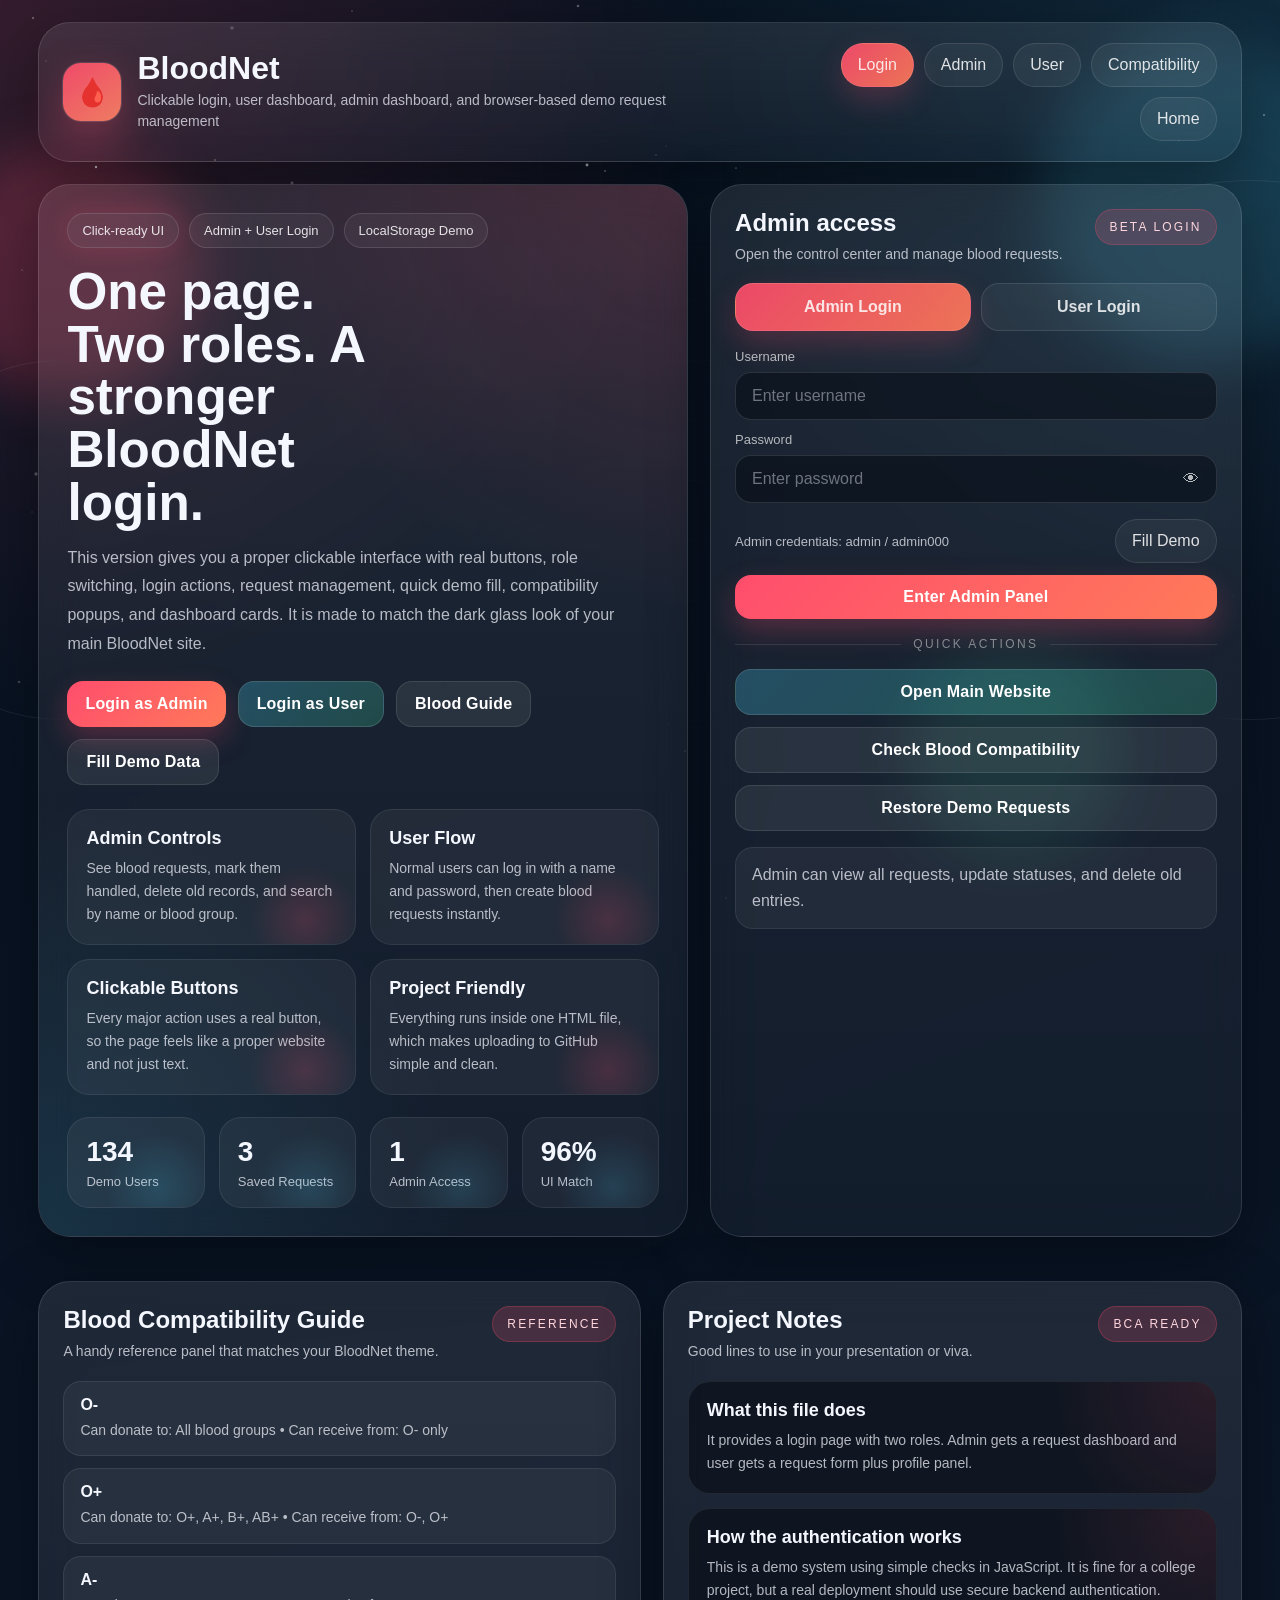
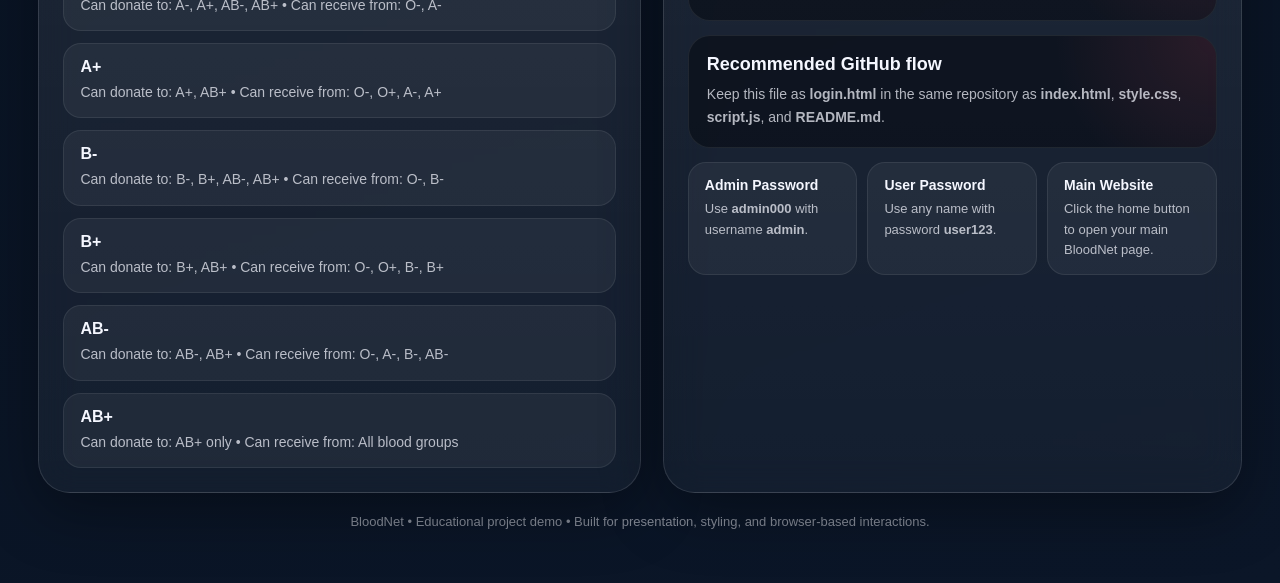
==== commit b76ae498: "Update login.html" ====
--- a/login.html
+++ b/login.html
@@ -822,3 +822,890 @@
         <button class="mini-btn" id="navUser">User</button>
         <button class="mini-btn" id="navCompat">Compatibility</button>
         <a class="mini-btn" href="index.html">Home</a>
+</div>
+    </header>
+
+    <section class="hero">
+      <div class="glass panel">
+        <div class="badge-row">
+          <span class="badge glow">Click-ready UI</span>
+          <span class="badge">Admin + User Login</span>
+          <span class="badge">LocalStorage Demo</span>
+        </div>
+
+        <h2 class="headline">One page. Two roles. A stronger BloodNet login.</h2>
+        <p class="subtext">
+          This version gives you a proper clickable interface with real buttons, role switching,
+          login actions, request management, quick demo fill, compatibility popups, and dashboard cards.
+          It is made to match the dark glass look of your main BloodNet site.
+        </p>
+
+        <div class="hero-actions">
+          <button class="action-btn primary" id="quickAdmin">Login as Admin</button>
+          <button class="action-btn secondary" id="quickUser">Login as User</button>
+          <button class="action-btn ghost" id="openCompat">Blood Guide</button>
+          <button class="action-btn ghost" id="fillDemoBtn">Fill Demo Data</button>
+        </div>
+
+        <div class="feature-grid">
+          <div class="feature-card">
+            <h3>Admin Controls</h3>
+            <p>See blood requests, mark them handled, delete old records, and search by name or blood group.</p>
+          </div>
+          <div class="feature-card">
+            <h3>User Flow</h3>
+            <p>Normal users can log in with a name and password, then create blood requests instantly.</p>
+          </div>
+          <div class="feature-card">
+            <h3>Clickable Buttons</h3>
+            <p>Every major action uses a real button, so the page feels like a proper website and not just text.</p>
+          </div>
+          <div class="feature-card">
+            <h3>Project Friendly</h3>
+            <p>Everything runs inside one HTML file, which makes uploading to GitHub simple and clean.</p>
+          </div>
+        </div>
+
+        <div class="stats-grid">
+          <div class="stat-card"><span id="statUsers">128</span><p>Demo Users</p></div>
+          <div class="stat-card"><span id="statReqs">24</span><p>Saved Requests</p></div>
+          <div class="stat-card"><span id="statAdmins">1</span><p>Admin Access</p></div>
+          <div class="stat-card"><span id="statMatches">96%</span><p>UI Match</p></div>
+        </div>
+      </div>
+
+      <div class="glass login-card">
+        <div class="login-head">
+          <div>
+            <h2 id="formTitle">Welcome back</h2>
+            <p id="formSubtitle">Switch role and enter the dashboard with one click.</p>
+          </div>
+          <span class="live-pill">BETA LOGIN</span>
+        </div>
+
+        <div class="tabs">
+          <button class="tab-btn active" data-mode="admin" type="button">Admin Login</button>
+          <button class="tab-btn" data-mode="user" type="button">User Login</button>
+        </div>
+
+        <form id="loginForm" class="form-stack">
+          <div class="field">
+            <label for="username">Username</label>
+            <input id="username" type="text" placeholder="Enter username" autocomplete="username" required />
+          </div>
+
+          <div class="field">
+            <label for="password">Password</label>
+            <div class="password-wrap">
+              <input id="password" type="password" placeholder="Enter password" autocomplete="current-password" required />
+              <button class="toggle-pass" type="button" id="togglePass">👁</button>
+            </div>
+          </div>
+
+          <div class="help-row">
+            <span class="hint" id="credentialsHint">Admin credentials: admin / admin000</span>
+            <button class="mini-btn" type="button" id="fillDemo">Fill Demo</button>
+          </div>
+
+          <button class="action-btn primary" type="submit" id="loginBtn">Enter Admin Panel</button>
+        </form>
+
+        <div class="divider">quick actions</div>
+
+        <div class="form-stack">
+          <button class="action-btn secondary" type="button" id="goHome">Open Main Website</button>
+          <button class="action-btn ghost" type="button" id="showCompat">Check Blood Compatibility</button>
+          <button class="action-btn ghost" type="button" id="seedData">Restore Demo Requests</button>
+        </div>
+
+        <div class="status-box" id="statusBox">
+          Tip: use the role tabs or buttons above. Admin gets the request dashboard. User gets a request form.
+        </div>
+      </div>
+    </section>
+
+    <section class="dashboard-wrap">
+      <section class="section hidden" id="adminPanel">
+        <div class="section-head">
+          <div>
+            <h3>Admin Control Center</h3>
+            <p>Manage incoming blood requests, update status, and keep the demo clean.</p>
+          </div>
+          <span class="live-pill">ADMIN MODE</span>
+        </div>
+
+        <div class="pill-row">
+          <span class="pill">📋 Request Queue</span>
+          <span class="pill">⚡ Fast Actions</span>
+          <span class="pill">🗃️ Browser Storage</span>
+          <span class="pill">🔐 Demo Authentication</span>
+        </div>
+
+        <div class="tool-grid">
+          <div class="tool">
+            <div class="ico">📥</div>
+            <div>
+              <h5>Incoming Requests</h5>
+              <p>See every submitted blood need request and take action immediately.</p>
+            </div>
+          </div>
+          <div class="tool">
+            <div class="ico">✅</div>
+            <div>
+              <h5>Mark Handled</h5>
+              <p>Update a request when help has been arranged or a donor is connected.</p>
+            </div>
+          </div>
+          <div class="tool">
+            <div class="ico">🧹</div>
+            <div>
+              <h5>Remove Old Data</h5>
+              <p>Delete outdated records to keep the dashboard neat for presentation.</p>
+            </div>
+          </div>
+          <div class="tool">
+            <div class="ico">📊</div>
+            <div>
+              <h5>Simple Overview</h5>
+              <p>Check totals, handled requests, and pending entries in one place.</p>
+            </div>
+          </div>
+        </div>
+
+        <div class="login-pair">
+          <h4>Admin Credentials</h4>
+          <ul>
+            <li>Username: <strong>admin</strong></li>
+            <li>Password: <strong>admin000</strong></li>
+          </ul>
+        </div>
+
+        <div class="table-top" style="margin-top:18px;">
+          <div>
+            <h4 style="font-size:18px;">Blood Requests</h4>
+            <p style="margin-top:5px; color:var(--muted); font-size:14px;">Search requests and manage them using buttons.</p>
+          </div>
+          <div class="search-mini">
+            <input type="text" id="adminSearch" placeholder="Search name, blood group, city..." />
+            <button class="mini-btn" id="refreshAdmin" type="button">Refresh</button>
+          </div>
+        </div>
+
+        <div class="table-wrap">
+          <table>
+            <thead>
+              <tr>
+                <th>#</th>
+                <th>Patient / User</th>
+                <th>Blood Group</th>
+                <th>Hospital / City</th>
+                <th>Phone</th>
+                <th>Details</th>
+                <th>Status</th>
+                <th>Actions</th>
+              </tr>
+            </thead>
+            <tbody id="adminTableBody"></tbody>
+          </table>
+        </div>
+
+        <div class="note-box">
+          This is a front-end demo panel. For a real college full-stack version, you would connect it to a database like Firebase, MySQL, or MongoDB.
+        </div>
+      </section>
+
+      <section class="section hidden" id="userPanel">
+        <div class="section-head">
+          <div>
+            <h3>User Dashboard</h3>
+            <p>Normal users can request blood and see their own saved entries.</p>
+          </div>
+          <span class="live-pill">USER MODE</span>
+        </div>
+
+        <div class="pill-row">
+          <span class="pill">🧑 Profile</span>
+          <span class="pill">🩸 Request Blood</span>
+          <span class="pill">📍 Location</span>
+          <span class="pill">📨 Saved Status</span>
+        </div>
+
+        <div class="user-welcome">
+          <div class="avatar" id="userAvatar">U</div>
+          <div>
+            <h4 id="userWelcomeTitle">Welcome, User</h4>
+            <p id="userWelcomeText">Your profile and request history will appear here after login.</p>
+          </div>
+        </div>
+
+        <div class="tool-grid">
+          <div class="tool">
+            <div class="ico">👤</div>
+            <div>
+              <h5>Profile View</h5>
+              <p>See the username used for login and a short project-style summary.</p>
+            </div>
+          </div>
+          <div class="tool">
+            <div class="ico">🩸</div>
+            <div>
+              <h5>Request Form</h5>
+              <p>Create a sample blood request directly from the user panel.</p>
+            </div>
+          </div>
+          <div class="tool">
+            <div class="ico">📌</div>
+            <div>
+              <h5>Request Status</h5>
+              <p>Saved requests can be shown in a simple table view below.</p>
+            </div>
+          </div>
+          <div class="tool">
+            <div class="ico">🔔</div>
+            <div>
+              <h5>Alerts</h5>
+              <p>Notifications show when requests are submitted or updated.</p>
+            </div>
+          </div>
+        </div>
+
+        <div class="panel-box" style="margin-top:14px;">
+          <h4>Quick Blood Request</h4>
+          <p>Submit a sample request. It stores data in your browser for demo use.</p>
+          <form id="userRequestForm" class="form-stack" style="margin-top:14px;">
+            <div class="field-row">
+              <div class="field">
+                <label for="reqName">Your Name</label>
+                <input id="reqName" type="text" placeholder="Enter your name" required />
+              </div>
+              <div class="field">
+                <label for="reqBlood">Blood Group Needed</label>
+                <select id="reqBlood">
+                  <option>A+</option>
+                  <option>A-</option>
+                  <option>B+</option>
+                  <option>B-</option>
+                  <option>AB+</option>
+                  <option>AB-</option>
+                  <option>O+</option>
+                  <option>O-</option>
+                </select>
+              </div>
+            </div>
+
+            <div class="field-row">
+              <div class="field">
+                <label for="reqCity">City</label>
+                <input id="reqCity" type="text" placeholder="Enter city" required />
+              </div>
+              <div class="field">
+                <label for="reqPhone">Phone</label>
+                <input id="reqPhone" type="text" placeholder="Enter phone number" required />
+              </div>
+            </div>
+
+            <div class="field">
+              <label for="reqDetails">Details</label>
+              <textarea id="reqDetails" rows="4" placeholder="Hospital name, urgency, extra notes..."></textarea>
+            </div>
+
+            <button type="submit" class="action-btn primary">Save User Request</button>
+          </form>
+        </div>
+
+        <div class="table-top" style="margin-top:18px;">
+          <div>
+            <h4 style="font-size:18px;">My Saved Requests</h4>
+            <p style="margin-top:5px; color:var(--muted); font-size:14px;">Stored locally for demo use.</p>
+          </div>
+          <button class="mini-btn" id="clearUserRequests" type="button">Clear My Requests</button>
+        </div>
+
+        <div class="table-wrap">
+          <table style="min-width:720px;">
+            <thead>
+              <tr>
+                <th>#</th>
+                <th>Name</th>
+                <th>Blood</th>
+                <th>City</th>
+                <th>Status</th>
+                <th>Action</th>
+              </tr>
+            </thead>
+            <tbody id="userTableBody"></tbody>
+          </table>
+        </div>
+
+        <div class="note-box">
+          User password for demo: <strong>user123</strong>. The username can be anything you type.
+        </div>
+      </section>
+    </section>
+
+    <section class="dashboard-wrap">
+      <section class="section">
+        <div class="section-head">
+          <div>
+            <h3>Blood Compatibility Guide</h3>
+            <p>A handy reference panel that matches your BloodNet theme.</p>
+          </div>
+          <span class="live-pill">REFERENCE</span>
+        </div>
+        <div class="compat-list" id="compatList"></div>
+      </section>
+
+      <section class="section">
+        <div class="section-head">
+          <div>
+            <h3>Project Notes</h3>
+            <p>Good lines to use in your presentation or viva.</p>
+          </div>
+          <span class="live-pill">BCA READY</span>
+        </div>
+
+        <div class="panel-box">
+          <h4>What this file does</h4>
+          <p>
+            It provides a login page with two roles. Admin gets a request dashboard and user gets a request form plus profile panel.
+          </p>
+        </div>
+        <div class="panel-box">
+          <h4>How the authentication works</h4>
+          <p>
+            This is a demo system using simple checks in JavaScript. It is fine for a college project, but a real deployment should use secure backend authentication.
+          </p>
+        </div>
+        <div class="panel-box">
+          <h4>Recommended GitHub flow</h4>
+          <p>
+            Keep this file as <strong>login.html</strong> in the same repository as <strong>index.html</strong>, <strong>style.css</strong>, <strong>script.js</strong>, and <strong>README.md</strong>.
+          </p>
+        </div>
+        <div class="switch-area">
+          <div class="switch-card">
+            <h5>Admin Password</h5>
+            <p>Use <strong>admin000</strong> with username <strong>admin</strong>.</p>
+          </div>
+          <div class="switch-card">
+            <h5>User Password</h5>
+            <p>Use any name with password <strong>user123</strong>.</p>
+          </div>
+          <div class="switch-card">
+            <h5>Main Website</h5>
+            <p>Click the home button to open your main BloodNet page.</p>
+          </div>
+        </div>
+      </section>
+    </section>
+
+    <p class="footer-note">
+      BloodNet • Educational project demo • Built for presentation, styling, and browser-based interactions.
+    </p>
+  </div>
+
+  <div class="toast" id="toast">Action completed</div>
+
+  <div class="modal-backdrop" id="compatModal">
+    <div class="modal">
+      <div class="modal-head">
+        <div>
+          <h3>Blood Compatibility Quick View</h3>
+          <p>Helpful during emergency request or donor matching.</p>
+        </div>
+        <button class="close-x" id="closeCompat" type="button">✕</button>
+      </div>
+      <div class="compat-list">
+        <div class="compat-item"><strong>O-</strong><span>Universal donor for red blood cells.</span></div>
+        <div class="compat-item"><strong>O+</strong><span>Can donate to O+, A+, B+, AB+.</span></div>
+        <div class="compat-item"><strong>AB+</strong><span>Universal recipient for red blood cells.</span></div>
+        <div class="compat-item"><strong>A+ / B+</strong><span>Common groups that can receive from same positive types and O groups.</span></div>
+      </div>
+    </div>
+  </div>
+
+  <script>
+    const STORAGE_KEYS = {
+      requests: 'bloodnet_requests_v2',
+      userSession: 'bloodnet_user_session_v2'
+    };
+
+    const bloodPairs = [
+      { group: 'O-', donate: 'All blood groups', receive: 'O- only' },
+      { group: 'O+', donate: 'O+, A+, B+, AB+', receive: 'O-, O+' },
+      { group: 'A-', donate: 'A-, A+, AB-, AB+', receive: 'O-, A-' },
+      { group: 'A+', donate: 'A+, AB+', receive: 'O-, O+, A-, A+' },
+      { group: 'B-', donate: 'B-, B+, AB-, AB+', receive: 'O-, B-' },
+      { group: 'B+', donate: 'B+, AB+', receive: 'O-, O+, B-, B+' },
+      { group: 'AB-', donate: 'AB-, AB+', receive: 'O-, A-, B-, AB-' },
+      { group: 'AB+', donate: 'AB+ only', receive: 'All blood groups' }
+    ];
+
+    const defaultRequests = [
+      { id: 1, name: 'Arjun Singh', blood: 'O-', city: 'Amritsar', phone: '9876543210', details: 'Urgent hospital need. Please contact fast.', status: 'Pending', owner: 'admin-demo' },
+      { id: 2, name: 'Simran Kaur', blood: 'A+', city: 'Ludhiana', phone: '9123456780', details: 'Need one unit for surgery support.', status: 'Handled', owner: 'simran' },
+      { id: 3, name: 'Rahul Verma', blood: 'B+', city: 'Patiala', phone: '9988776655', details: 'Blood required for family member.', status: 'Pending', owner: 'rahul' }
+    ];
+
+    const els = {
+      stars: document.getElementById('stars'),
+      toast: document.getElementById('toast'),
+      navLogin: document.getElementById('navLogin'),
+      navAdmin: document.getElementById('navAdmin'),
+      navUser: document.getElementById('navUser'),
+      navCompat: document.getElementById('navCompat'),
+      goHome: document.getElementById('goHome'),
+      openCompat: document.getElementById('openCompat'),
+      showCompat: document.getElementById('showCompat'),
+      fillDemoBtn: document.getElementById('fillDemoBtn'),
+      seedData: document.getElementById('seedData'),
+      quickAdmin: document.getElementById('quickAdmin'),
+      quickUser: document.getElementById('quickUser'),
+      loginForm: document.getElementById('loginForm'),
+      loginBtn: document.getElementById('loginBtn'),
+      credentialsHint: document.getElementById('credentialsHint'),
+      fillDemo: document.getElementById('fillDemo'),
+      togglePass: document.getElementById('togglePass'),
+      username: document.getElementById('username'),
+      password: document.getElementById('password'),
+      formTitle: document.getElementById('formTitle'),
+      formSubtitle: document.getElementById('formSubtitle'),
+      statusBox: document.getElementById('statusBox'),
+      adminPanel: document.getElementById('adminPanel'),
+      userPanel: document.getElementById('userPanel'),
+      adminTableBody: document.getElementById('adminTableBody'),
+      userTableBody: document.getElementById('userTableBody'),
+      adminSearch: document.getElementById('adminSearch'),
+      refreshAdmin: document.getElementById('refreshAdmin'),
+      clearUserRequests: document.getElementById('clearUserRequests'),
+      reqName: document.getElementById('reqName'),
+      reqBlood: document.getElementById('reqBlood'),
+      reqCity: document.getElementById('reqCity'),
+      reqPhone: document.getElementById('reqPhone'),
+      reqDetails: document.getElementById('reqDetails'),
+      userRequestForm: document.getElementById('userRequestForm'),
+      userAvatar: document.getElementById('userAvatar'),
+      userWelcomeTitle: document.getElementById('userWelcomeTitle'),
+      userWelcomeText: document.getElementById('userWelcomeText'),
+      compatList: document.getElementById('compatList'),
+      compatModal: document.getElementById('compatModal'),
+      closeCompat: document.getElementById('closeCompat'),
+      statUsers: document.getElementById('statUsers'),
+      statReqs: document.getElementById('statReqs'),
+      statAdmins: document.getElementById('statAdmins'),
+      statMatches: document.getElementById('statMatches')
+    };
+
+    let mode = 'admin';
+    let session = null;
+
+    function toast(message) {
+      els.toast.textContent = message;
+      els.toast.classList.add('show');
+      clearTimeout(window._toastTimer);
+      window._toastTimer = setTimeout(() => els.toast.classList.remove('show'), 2400);
+    }
+
+    function seedStars() {
+      const count = 90;
+      for (let i = 0; i < count; i++) {
+        const star = document.createElement('div');
+        star.className = 'star';
+        star.style.left = `${Math.random() * 100}%`;
+        star.style.top = `${Math.random() * 100}%`;
+        star.style.animationDelay = `${Math.random() * 3}s`;
+        star.style.opacity = Math.random() * 0.8 + 0.2;
+        star.style.transform = `scale(${Math.random() * 1.3 + 0.5})`;
+        els.stars.appendChild(star);
+      }
+    }
+
+    function getRequests() {
+      const raw = localStorage.getItem(STORAGE_KEYS.requests);
+      if (!raw) return [...defaultRequests];
+      try {
+        const parsed = JSON.parse(raw);
+        return Array.isArray(parsed) ? parsed : [...defaultRequests];
+      } catch {
+        return [...defaultRequests];
+      }
+    }
+
+    function saveRequests(data) {
+      localStorage.setItem(STORAGE_KEYS.requests, JSON.stringify(data));
+    }
+
+    function setSession(data) {
+      session = data;
+      localStorage.setItem(STORAGE_KEYS.userSession, JSON.stringify(data));
+    }
+
+    function getSession() {
+      const raw = localStorage.getItem(STORAGE_KEYS.userSession);
+      if (!raw) return null;
+      try {
+        return JSON.parse(raw);
+      } catch {
+        return null;
+      }
+    }
+
+    function renderCompatibility() {
+      els.compatList.innerHTML = bloodPairs.map(item => `
+        <div class="compat-item">
+          <strong>${item.group}</strong>
+          <span>Can donate to: ${item.donate} • Can receive from: ${item.receive}</span>
+        </div>
+      `).join('');
+    }
+
+    function renderAdminTable() {
+      const query = els.adminSearch.value.trim().toLowerCase();
+      const rows = getRequests().filter(r => {
+        const text = `${r.name} ${r.blood} ${r.city} ${r.phone} ${r.details} ${r.status}`.toLowerCase();
+        return !query || text.includes(query);
+      });
+
+      if (!rows.length) {
+        els.adminTableBody.innerHTML = `
+          <tr><td colspan="8" style="padding:20px; color:rgba(245,247,255,0.65);">No matching requests found.</td></tr>
+        `;
+      } else {
+        els.adminTableBody.innerHTML = rows.map((r, index) => `
+          <tr>
+            <td>${index + 1}</td>
+            <td>${r.name}</td>
+            <td>${r.blood}</td>
+            <td>${r.city}</td>
+            <td>${r.phone}</td>
+            <td>${r.details}</td>
+            <td>${r.status}</td>
+            <td>
+              <div class="row-actions">
+                <button class="small-action ok" data-action="handled" data-id="${r.id}" type="button">Handled</button>
+                <button class="small-action warn" data-action="pending" data-id="${r.id}" type="button">Pending</button>
+                <button class="small-action danger" data-action="delete" data-id="${r.id}" type="button">Delete</button>
+              </div>
+            </td>
+          </tr>
+        `).join('');
+      }
+
+      els.statReqs.textContent = String(getRequests().length);
+
+      els.adminTableBody.querySelectorAll('button[data-action]').forEach(btn => {
+        btn.addEventListener('click', () => {
+          const action = btn.dataset.action;
+          const id = Number(btn.dataset.id);
+          let data = getRequests();
+          const idx = data.findIndex(r => r.id === id);
+          if (idx === -1) return;
+
+          if (action === 'delete') {
+            data.splice(idx, 1);
+            saveRequests(data);
+            renderAdminTable();
+            renderUserTable();
+            updateStats();
+            toast('Request deleted');
+            return;
+          }
+
+          data[idx].status = action === 'handled' ? 'Handled' : 'Pending';
+          saveRequests(data);
+          renderAdminTable();
+          renderUserTable();
+          toast(`Request marked ${data[idx].status.toLowerCase()}`);
+        });
+      });
+    }
+
+    function renderUserTable() {
+      if (!session || session.role !== 'user') {
+        els.userTableBody.innerHTML = `
+          <tr><td colspan="6" style="padding:20px; color:rgba(245,247,255,0.65);">Login as a user to view your requests.</td></tr>
+        `;
+        return;
+      }
+
+      const data = getRequests().filter(r => r.owner === session.username);
+      if (!data.length) {
+        els.userTableBody.innerHTML = `
+          <tr><td colspan="6" style="padding:20px; color:rgba(245,247,255,0.65);">No saved requests yet. Submit one from above.</td></tr>
+        `;
+        return;
+      }
+
+      els.userTableBody.innerHTML = data.map((r, index) => `
+        <tr>
+          <td>${index + 1}</td>
+          <td>${r.name}</td>
+          <td>${r.blood}</td>
+          <td>${r.city}</td>
+          <td>${r.status}</td>
+          <td>
+            <button class="small-action danger" data-user-delete="${r.id}" type="button">Delete</button>
+          </td>
+        </tr>
+      `).join('');
+
+      els.userTableBody.querySelectorAll('button[data-user-delete]').forEach(btn => {
+        btn.addEventListener('click', () => {
+          const id = Number(btn.dataset.userDelete);
+          const data = getRequests().filter(r => r.id !== id);
+          saveRequests(data);
+          renderUserTable();
+          renderAdminTable();
+          updateStats();
+          toast('Your request was removed');
+        });
+      });
+    }
+
+    function updateStats() {
+      const data = getRequests();
+      els.statUsers.textContent = String(128 + Math.max(0, data.length * 2));
+      els.statReqs.textContent = String(data.length);
+      els.statAdmins.textContent = '1';
+      els.statMatches.textContent = '96%';
+    }
+
+    function showPanel(role) {
+      els.adminPanel.classList.add('hidden');
+      els.userPanel.classList.add('hidden');
+      if (role === 'admin') els.adminPanel.classList.remove('hidden');
+      if (role === 'user') els.userPanel.classList.remove('hidden');
+    }
+
+    function setTab(btnMode) {
+      mode = btnMode;
+      document.querySelectorAll('.tab-btn').forEach(btn => btn.classList.toggle('active', btn.dataset.mode === btnMode));
+      if (btnMode === 'admin') {
+        els.loginBtn.textContent = 'Enter Admin Panel';
+        els.credentialsHint.textContent = 'Admin credentials: admin / admin000';
+        els.formTitle.textContent = 'Admin access';
+        els.formSubtitle.textContent = 'Open the control center and manage blood requests.';
+        els.statusBox.textContent = 'Admin can view all requests, update statuses, and delete old entries.';
+      } else {
+        els.loginBtn.textContent = 'Enter User Panel';
+        els.credentialsHint.textContent = 'User password: user123';
+        els.formTitle.textContent = 'User access';
+        els.formSubtitle.textContent = 'Login as a regular user and enter the dashboard.';
+        els.statusBox.textContent = 'Regular users can request blood and view their saved records.';
+      }
+      showPanel(null);
+    }
+
+    function openModal() { els.compatModal.classList.add('show'); }
+    function closeModal() { els.compatModal.classList.remove('show'); }
+
+    document.querySelectorAll('.tab-btn').forEach(btn => {
+      btn.addEventListener('click', () => setTab(btn.dataset.mode));
+    });
+
+    els.togglePass.addEventListener('click', () => {
+      const isHidden = els.password.type === 'password';
+      els.password.type = isHidden ? 'text' : 'password';
+      els.togglePass.textContent = isHidden ? '🙈' : '👁';
+    });
+
+    els.fillDemo.addEventListener('click', () => {
+      if (mode === 'admin') {
+        els.username.value = 'admin';
+        els.password.value = 'admin000';
+        toast('Admin credentials filled');
+      } else {
+        els.username.value = 'sehajpreet';
+        els.password.value = 'user123';
+        toast('User credentials filled');
+      }
+    });
+
+    els.fillDemoBtn.addEventListener('click', () => {
+      els.username.value = mode === 'admin' ? 'admin' : 'sehajpreet';
+      els.password.value = mode === 'admin' ? 'admin000' : 'user123';
+      toast('Demo values inserted');
+    });
+
+    els.quickAdmin.addEventListener('click', () => {
+      setTab('admin');
+      els.username.value = 'admin';
+      els.password.value = 'admin000';
+      document.getElementById('loginBtn').scrollIntoView({ behavior: 'smooth', block: 'center' });
+      toast('Admin login ready');
+    });
+
+    els.quickUser.addEventListener('click', () => {
+      setTab('user');
+      els.username.value = 'yourname';
+      els.password.value = 'user123';
+      document.getElementById('loginBtn').scrollIntoView({ behavior: 'smooth', block: 'center' });
+      toast('User login ready');
+    });
+
+    els.goHome.addEventListener('click', () => {
+      window.location.href = 'index.html';
+    });
+
+    els.openCompat.addEventListener('click', openModal);
+    els.showCompat.addEventListener('click', openModal);
+    els.navCompat.addEventListener('click', openModal);
+    els.closeCompat.addEventListener('click', closeModal);
+    els.compatModal.addEventListener('click', (e) => {
+      if (e.target === els.compatModal) closeModal();
+    });
+
+    els.navLogin.addEventListener('click', () => {
+      window.scrollTo({ top: 0, behavior: 'smooth' });
+    });
+
+    els.navAdmin.addEventListener('click', () => {
+      setTab('admin');
+      document.querySelector('.login-card').scrollIntoView({ behavior: 'smooth', block: 'start' });
+    });
+
+    els.navUser.addEventListener('click', () => {
+      setTab('user');
+      document.querySelector('.login-card').scrollIntoView({ behavior: 'smooth', block: 'start' });
+    });
+
+    els.seedData.addEventListener('click', () => {
+      saveRequests([...defaultRequests]);
+      updateStats();
+      renderAdminTable();
+      renderUserTable();
+      toast('Demo data restored');
+    });
+
+    els.refreshAdmin.addEventListener('click', () => {
+      renderAdminTable();
+      toast('Admin table refreshed');
+    });
+
+    els.adminSearch.addEventListener('input', renderAdminTable);
+
+    els.clearUserRequests.addEventListener('click', () => {
+      if (!session || session.role !== 'user') {
+        toast('Login as a user first');
+        return;
+      }
+      const cleaned = getRequests().filter(r => r.owner !== session.username);
+      saveRequests(cleaned);
+      renderUserTable();
+      renderAdminTable();
+      updateStats();
+      toast('Your saved requests were cleared');
+    });
+
+    els.loginForm.addEventListener('submit', (e) => {
+      e.preventDefault();
+      const username = els.username.value.trim();
+      const password = els.password.value.trim();
+
+      if (mode === 'admin') {
+        if (username === 'admin' && password === 'admin000') {
+          setSession({ role: 'admin', username });
+          showPanel('admin');
+          renderAdminTable();
+          updateStats();
+          toast('Admin login successful');
+          els.statusBox.textContent = 'Welcome admin. You can now manage requests in the dashboard below.';
+          window.scrollTo({ top: document.querySelector('.dashboard-wrap').offsetTop - 16, behavior: 'smooth' });
+        } else {
+          toast('Invalid admin credentials');
+        }
+      } else {
+        if (password === 'user123') {
+          setSession({ role: 'user', username });
+          els.userAvatar.textContent = username ? username.charAt(0).toUpperCase() : 'U';
+          els.userWelcomeTitle.textContent = `Welcome, ${username || 'User'}`;
+          els.userWelcomeText.textContent = 'You are now inside the user dashboard. Use the form below to create a blood request.';
+          showPanel('user');
+          renderUserTable();
+          updateStats();
+          toast('User login successful');
+          window.scrollTo({ top: document.querySelector('.dashboard-wrap').offsetTop - 16, behavior: 'smooth' });
+        } else {
+          toast('Wrong user password');
+        }
+      }
+    });
+
+    document.getElementById('userRequestForm').addEventListener('submit', (e) => {
+      e.preventDefault();
+      if (!session || session.role !== 'user') {
+        toast('Login as a user first');
+        return;
+      }
+
+      const name = els.reqName.value.trim();
+      const blood = els.reqBlood.value;
+      const city = els.reqCity.value.trim();
+      const phone = els.reqPhone.value.trim();
+      const details = els.reqDetails.value.trim() || 'No extra details provided.';
+
+      const data = getRequests();
+      data.unshift({
+        id: Date.now(),
+        name,
+        blood,
+        city,
+        phone,
+        details,
+        status: 'Pending',
+        owner: session.username
+      });
+      saveRequests(data);
+      updateStats();
+      renderUserTable();
+      renderAdminTable();
+      e.target.reset();
+      toast('User request saved');
+    });
+
+    function restoreSessionUI() {
+      const saved = getSession();
+      if (!saved) return;
+      session = saved;
+      if (saved.role === 'admin') {
+        setTab('admin');
+        showPanel('admin');
+        renderAdminTable();
+      } else if (saved.role === 'user') {
+        setTab('user');
+        showPanel('user');
+        els.userAvatar.textContent = saved.username ? saved.username.charAt(0).toUpperCase() : 'U';
+        els.userWelcomeTitle.textContent = `Welcome back, ${saved.username}`;
+        els.userWelcomeText.textContent = 'Your saved user session has been restored from the browser.';
+        renderUserTable();
+      }
+      updateStats();
+    }
+
+    function init() {
+      seedStars();
+      renderCompatibility();
+      saveRequests(getRequests());
+      updateStats();
+      renderAdminTable();
+      renderUserTable();
+      restoreSessionUI();
+      setTab('admin');
+    }
+
+    window.addEventListener('scroll', () => {
+      const scrolled = window.scrollY;
+      document.querySelectorAll('.bg-orb, .ripple').forEach((el, index) => {
+        const speed = 0.02 + index * 0.01;
+        el.style.transform = `translateY(${scrolled * speed}px)`;
+      });
+    });
+
+    init();
+  </script>
+</body>
+</html>
+
+
+
+        
